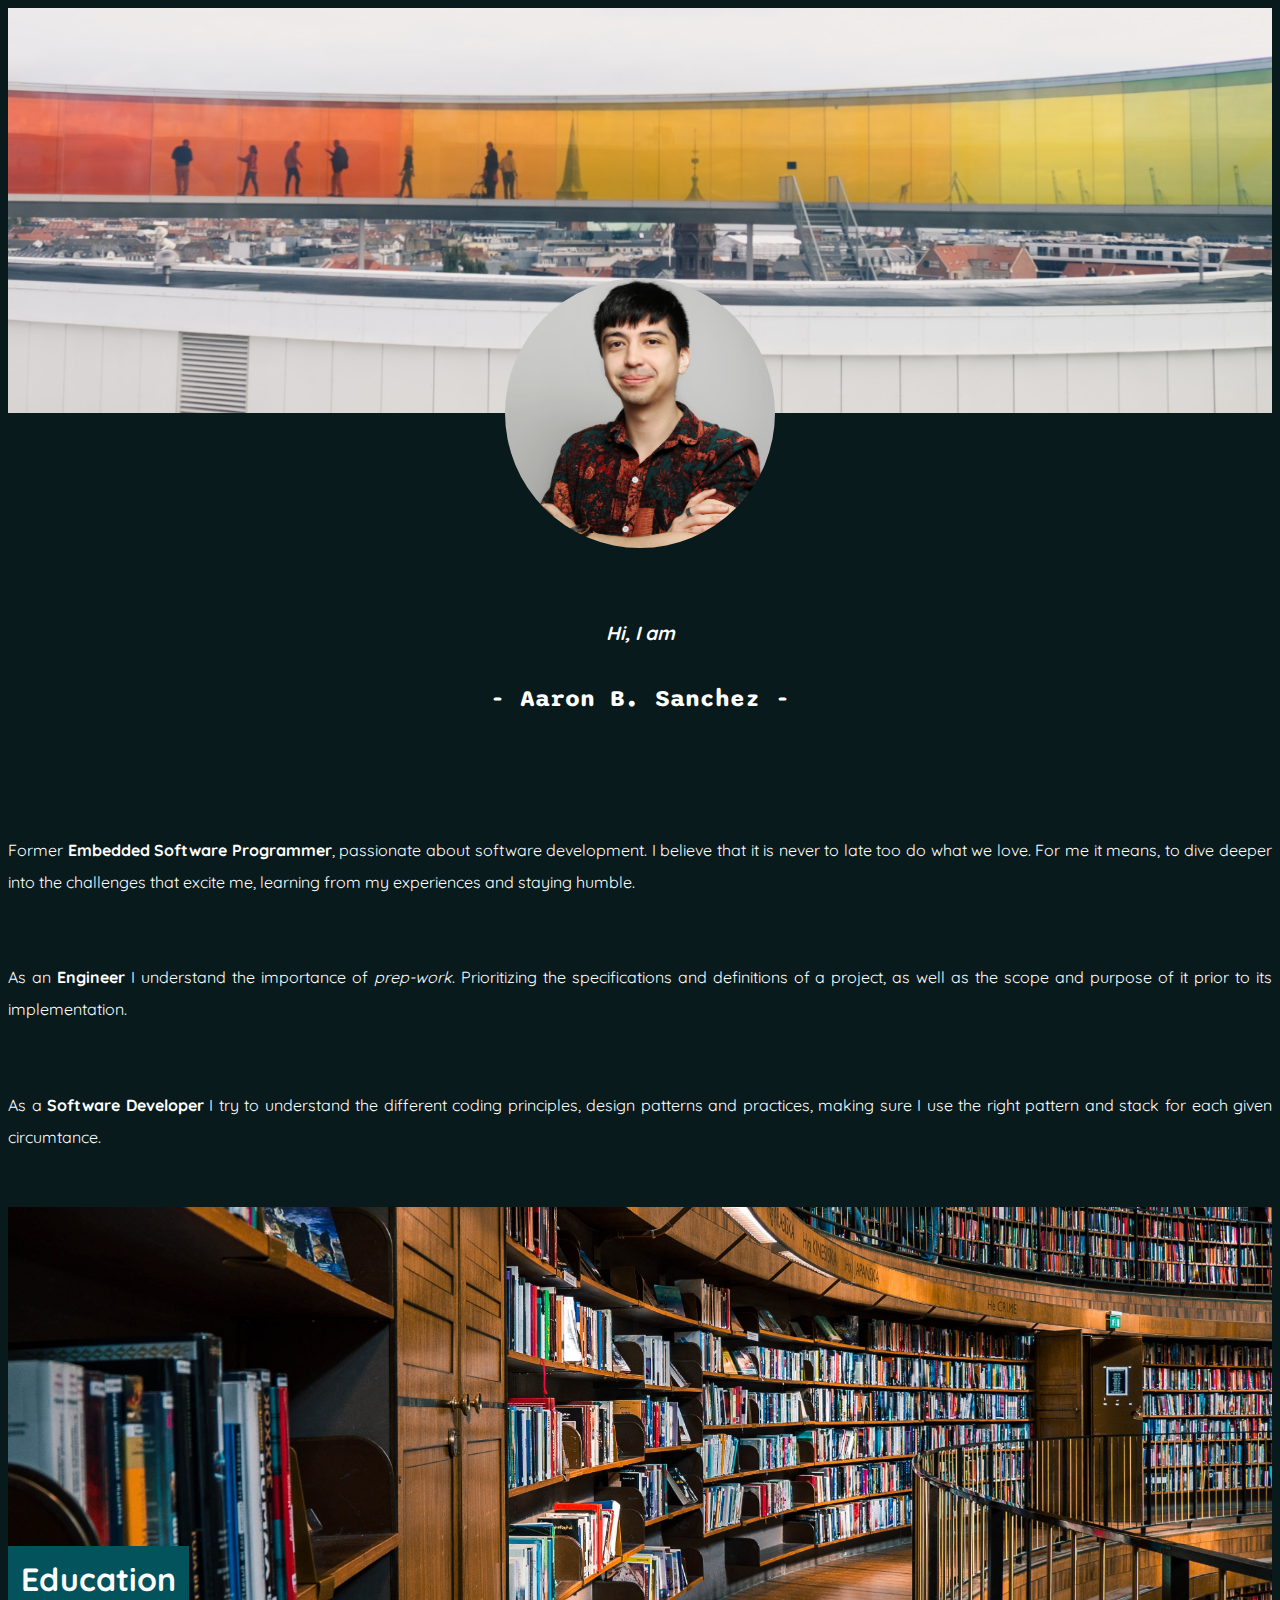
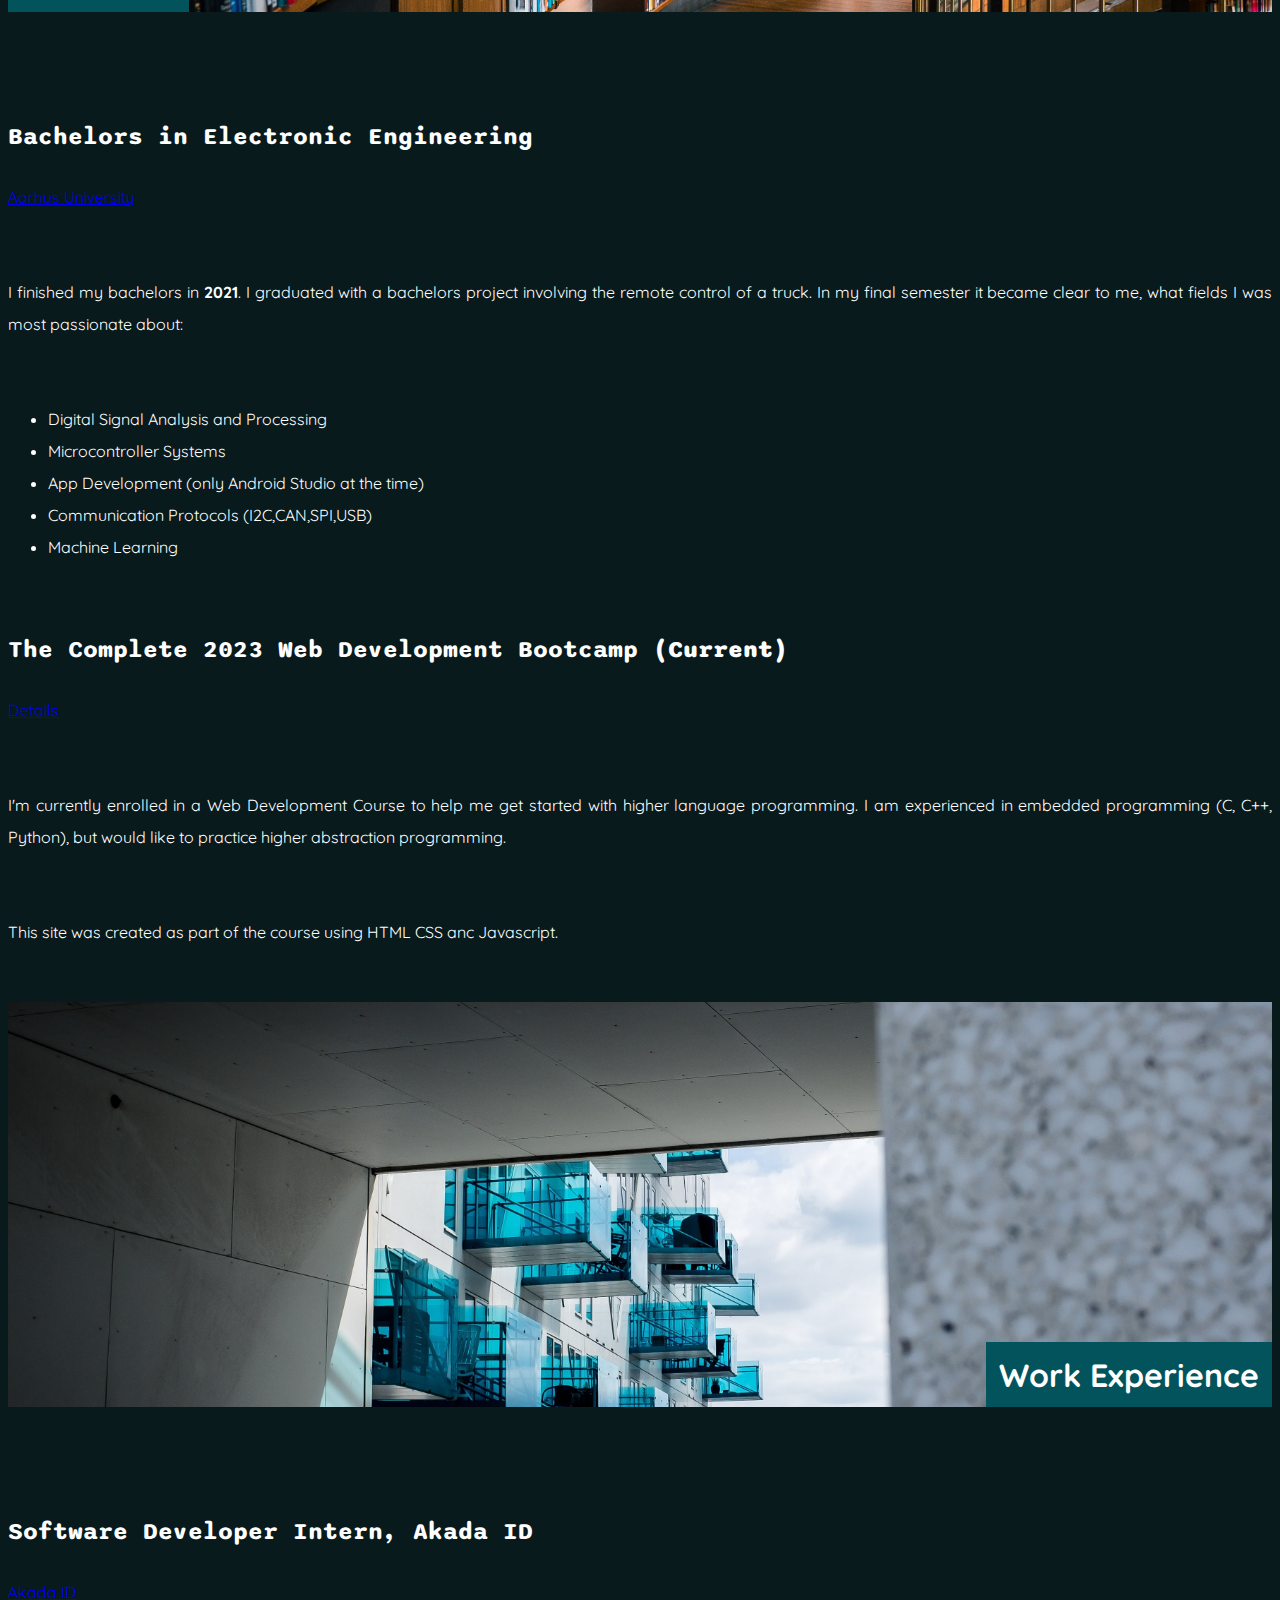
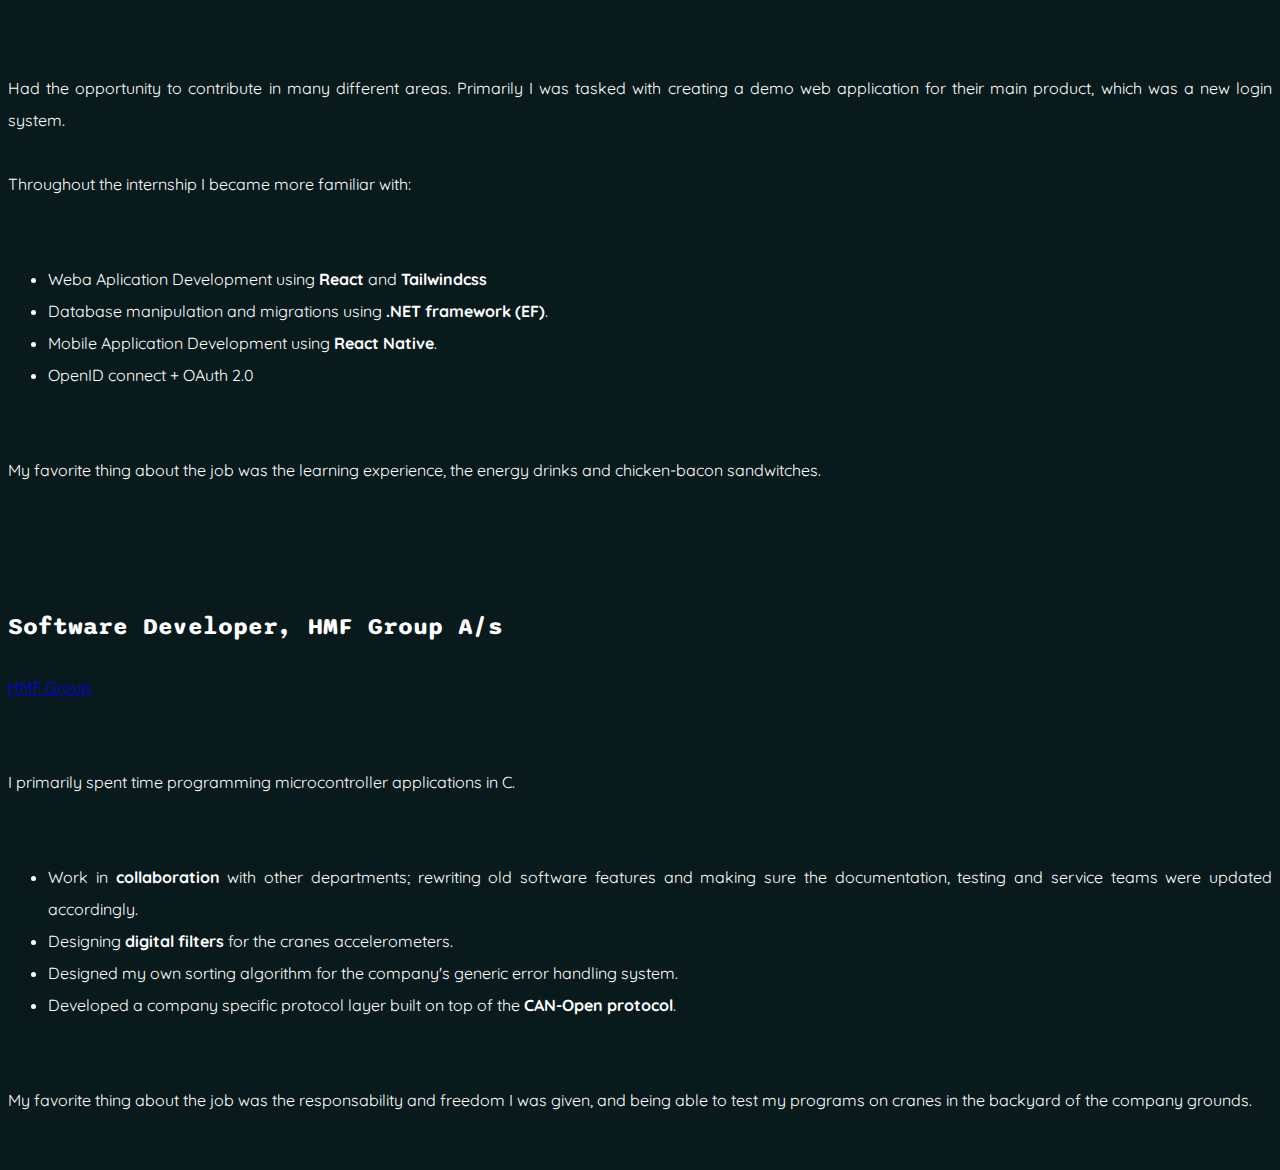
==== index.html @ afd795ec "work hmf done" ====
<!DOCTYPE html>
<html lang="en">
  <head>
    <meta charset="UTF-8" />
    <meta http-equiv="X-UA-Compatible" content="IE=edge" />
    <meta name="viewport" content="width=device-width, initial-scale=1.0" />
    <title>Aaron Sanchez</title>

    <!-- Bootstrap Link and Script-->
    <link
      href="https://cdn.jsdelivr.net/npm/bootstrap@5.3.0-alpha3/dist/css/bootstrap.min.css"
      rel="stylesheet"
      integrity="sha384-KK94CHFLLe+nY2dmCWGMq91rCGa5gtU4mk92HdvYe+M/SXH301p5ILy+dN9+nJOZ"
      crossorigin="anonymous"
    />
    <script
      defer
      src="https://cdn.jsdelivr.net/npm/bootstrap@5.3.0-alpha3/dist/js/bootstrap.bundle.min.js"
      integrity="sha384-ENjdO4Dr2bkBIFxQpeoTz1HIcje39Wm4jDKdf19U8gI4ddQ3GYNS7NTKfAdVQSZe"
      crossorigin="anonymous"
    ></script>

    <!-- Google Fonts -->
    <link rel="preconnect" href="https://fonts.googleapis.com" />
    <link rel="preconnect" href="https://fonts.gstatic.com" crossorigin />
    <link
      href="https://fonts.googleapis.com/css2?family=Quicksand&family=Sono:wght@300&display=swap"
      rel="stylesheet"
    />

    <!-- My own styling -->
    <link rel="stylesheet" href="currentSite/style.css" />
  </head>
  <body>
    <div id="top-container" class="bg-img-container">
      <div id="profile-picture-container"></div>
    </div>
    <div id="introduction-container" class="flex-column">
      <h3>Hi, I am</h3>
      <h2>- Aaron B. Sanchez -</h2>
    </div>

    <div class="flex-column">
      <div class="container">
        <div class="row text-row">
          <div class="col col-md-9 col-lg-6">
            <p>
              Former <b>Embedded Software Programmer</b>, passionate about
              software development. I believe that it is never to late too do
              what we love. For me it means, to dive deeper into the challenges
              that excite me, learning from my experiences and staying humble.
            </p>
          </div>
        </div>
        <div class="row text-row">
          <div class="col col-md-9 col-lg-6">
            <p>
              As an <b>Engineer</b> I understand the importance of
              <i>prep-work</i>. Prioritizing the specifications and definitions
              of a project, as well as the scope and purpose of it prior to its
              implementation.
            </p>
          </div>
        </div>
        <div class="row text-row">
          <div class="col col-md-9 col-lg-6">
            <p>
              As a <b>Software Developer</b> I try to understand the different
              coding principles, design patterns and practices, making sure I
              use the right pattern and stack for each given circumtance.
            </p>
          </div>
        </div>
      </div>
    </div>

    <div id="education-container" class="bg-img-container">
      <h1>Education</h1>
    </div>
    <div class="flex-column">
      <div class="container">
        <div class="row text-row">
          <div class="col col-md-9 col-lg-6">
            <h2>Bachelors in Electronic Engineering</h2>
            <a href="https://bachelor.au.dk/elektro">
              <p>Aarhus University</p>
            </a>
          </div>
        </div>
        <div class="row text-row">
          <div class="col col-md-9 col-lg-6">
            <p>
              I finished my bachelors in <b>2021</b>. I graduated with a
              bachelors project involving the remote control of a truck. In my
              final semester it became clear to me, what fields I was most
              passionate about:
            </p>
          </div>
        </div>
        <div class="row text-row">
          <div class="col col-md-9 col-lg-6">
            <ul>
              <li>Digital Signal Analysis and Processing</li>
              <li>Microcontroller Systems</li>
              <li>App Development (only Android Studio at the time)</li>
              <li>Communication Protocols (I2C,CAN,SPI,USB)</li>
              <li>Machine Learning</li>
            </ul>
          </div>
        </div>
        <div class="row text-row">
          <div class="col col-md-9 col-lg-6">
            <h2>The Complete 2023 Web Development Bootcamp <b>(Current)</b></h2>
            <a
              href="https://www.udemy.com/course/the-complete-web-development-bootcamp/"
            >
              <p>Details</p>
            </a>
          </div>
        </div>
        <div class="row text-row">
          <div class="col col-md-9 col-lg-6">
            <p>
              I'm currently enrolled in a Web Development Course to help me get
              started with higher language programming. I am experienced in
              embedded programming (C, C++, Python), but would like to practice
              higher abstraction programming.
            </p>
          </div>
        </div>
        <div class="row text-row">
          <div class="col col-md-9 col-lg-6">
            <p>
              This site was created as part of the course using HTML CSS anc
              Javascript.
            </p>
          </div>
        </div>
      </div>
    </div>
    <div id="work-container" class="bg-img-container">
      <h1>Work Experience</h1>
    </div>
    <div class="flex-column">
      <div class="container">
        <div class="row text-row">
          <div class="col col-md-9 col-lg-6">
            <h2>Software Developer Intern, Akada ID</h2>
            <a href="https://akada.id/da/">
              <p>Akada ID</p>
            </a>
          </div>
        </div>
        <div class="row text-row">
          <div class="col col-md-9 col-lg-6">
            <p>
              Had the opportunity to contribute in many different areas.
              Primarily I was tasked with creating a demo web application for
              their main product, which was a new login system.
              <br /><br />
              Throughout the internship I became more familiar with:
            </p>
          </div>
        </div>
        <div class="row text-row">
          <div class="col col-md-9 col-lg-6">
            <ul>
              <li>
                Weba Aplication Development using <b>React</b> and
                <b>Tailwindcss</b>
              </li>
              <li>
                Database manipulation and migrations using
                <b>.NET framework (EF)</b>.
              </li>
              <li>Mobile Application Development using <b>React Native</b>.</li>
              <li>OpenID connect + OAuth 2.0</li>
            </ul>
          </div>
        </div>
        <div class="row text-row">
          <div class="col col-md-9 col-lg-6">
            <p>
              My favorite thing about the job was the learning experience, the
              energy drinks and chicken-bacon sandwitches.
            </p>
          </div>
        </div>
      </div>
    </div>
    <div class="flex-column">
      <div class="container">
        <div class="row text-row">
          <div class="col col-md-9 col-lg-6">
            <h2>Software Developer, HMF Group A/s</h2>
            <a href="https://hmfcranes.com">
              <p>HMF Group</p>
            </a>
          </div>
        </div>
        <div class="row text-row">
          <div class="col col-md-9 col-lg-6">
            <p>
              I primarily spent time programming microcontroller applications in
              C.
            </p>
          </div>
        </div>
        <div class="row text-row">
          <div class="col col-md-9 col-lg-6">
            <ul>
              <li>
                Work in <b>collaboration</b> with other departments; rewriting
                old software features and making sure the documentation, testing
                and service teams were updated accordingly.
              </li>
              <li>
                Designing <b>digital filters</b> for the cranes accelerometers.
              </li>
              <li>
                Designed my own sorting algorithm for the company's generic error handling system.
              </li>
              <li>
                Developed a company specific protocol layer built on top of the <b>CAN-Open protocol</b>.
              </li>
            </ul>
          </div>
        </div>
        <div class="row text-row">
          <div class="col col-md-9 col-lg-6">
            <p>
              My favorite thing about the job was the responsability and freedom
              I was given, and being able to test my programs on cranes in the
              backyard of the company grounds.
            </p>
          </div>
        </div>
      </div>
    </div>
  </body>
</html>
---- currentSite/style.css ----
:root {
  --vs-black: #081a1c;
}

body {
  /* Hides scrollbar */
  -ms-overflow-style: none;
  scrollbar-width: none;
  background-color: var(--vs-black);
  color: white;
  font-family: "Quicksand", sans-serif;
}

body::-webkit-scrollbar {
  display: none;
}

.bg-img-container {
  display: flex;
}

.bg-img-container::before {
  content: "";
  left: 0;
  right: 0;
  z-index: -1;
  background-attachment: fixed;
  background-position: center;
  background-repeat: no-repeat;
  background-size: cover;
  width: 100%;
  height: 100%;
}

#top-container {
  height: max(200px,45vh);
  align-items: end;
  justify-content: center;
}

#top-container::before {
  background-image: url("aros.jpg");
  background-size: auto 90vmax;
  background-position-y: -40vmax;
}

#bottom-container {
  height: max(200px,45vh);
  align-items: center;
  justify-content: center;
}

#bottom-container::before {
  background-image: url("iceberg.jpg");
}

#introduction-container {
  margin-top: max(21vh, 12vw);
}

#introduction-container h3 {
  font-style: bold;
  font-size: larger;
  font-style: italic;
}

#introduction-container h2 {
  font-family: "Sono", sans-serif;
}

#profile-picture-container {
  display: block;
  position: absolute;
  width: 30vh;
  min-width: 15vw;
  aspect-ratio: 1/1;
  border-radius: 50%;
  margin-bottom: min(-15vh, -8vw);
  background-image: url("me-color.jpg");
  background-size: cover;
  background-repeat: no-repeat;
  background-position-x: 10%;
  background-position-y: 10%;
}

.flex-column {
  display: flex;
  flex-direction: column;
  justify-content: center;
  align-items: center;
  margin-top: 3%;
  margin-bottom: 3%;
}

.text-row {
  text-align: justify;
  line-height: 2;
  justify-content: center;
  align-items: center;
  margin-top: 5%;
}

.text-row h2{
  font-family: "Sono", sans-serif;
  font-weight: bold;
  text-align: start;
}

#education-container {
  height: max(200px,45vh);
  align-items: end;
}

#education-container::before {
  background-image: url("aarhus-universitet.jpg");
  background-size: auto 90vmax;
}

#education-container h1{
  position: absolute;
  padding: 1%;
  margin: 0;
  background-color: #02535c;
}

#work-container {
  height: max(200px,45vh);
  align-items: end;
  justify-content: end;
}

#work-container::before {
  background-image: url("iceberg.jpg");
  background-size: auto 90vmax;
}

#work-container h1{
  position: absolute;
  padding: 1%;
  margin: 0;
  background-color: #02535c;
}

@media only screen and (max-device-width: 1366px) {
  .bg-img-container::before {
    background-attachment: scroll;
  }
}
/* useful 
  border-color: blue;
  border-style: solid;
   */
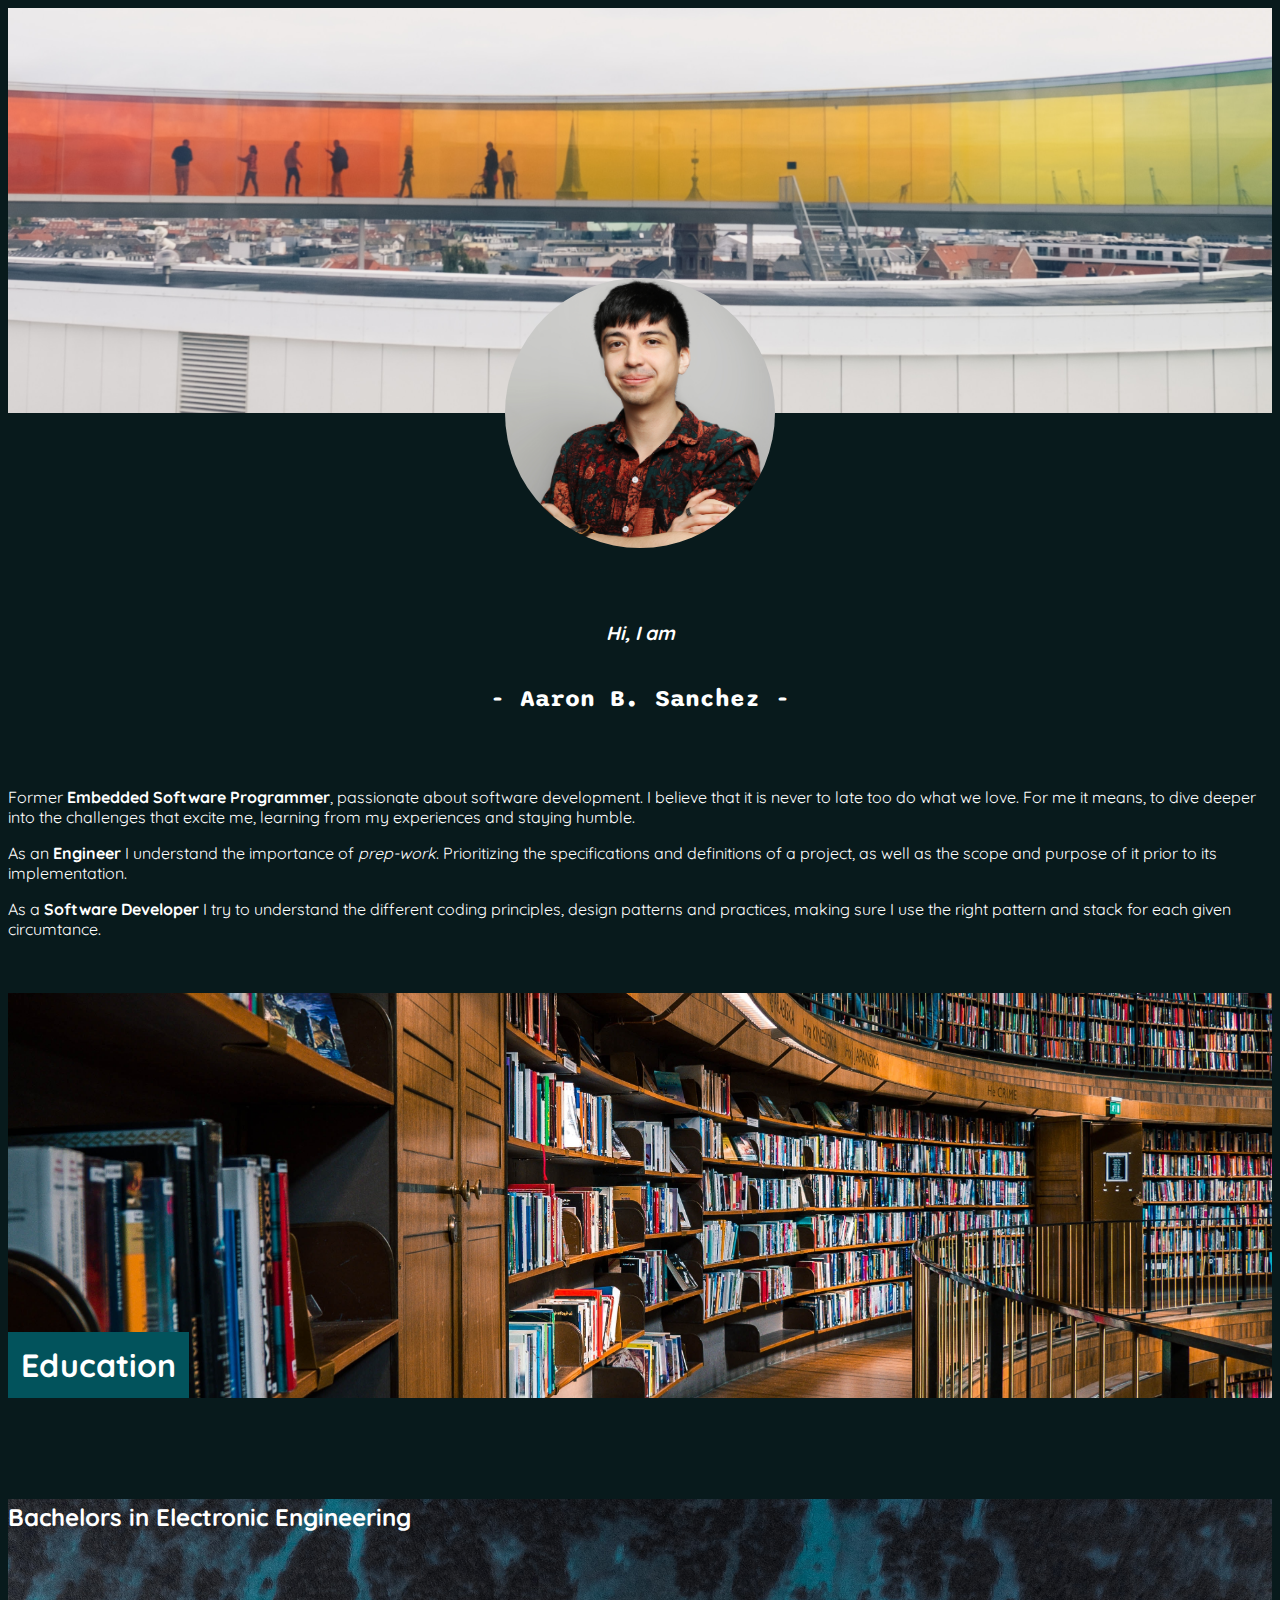
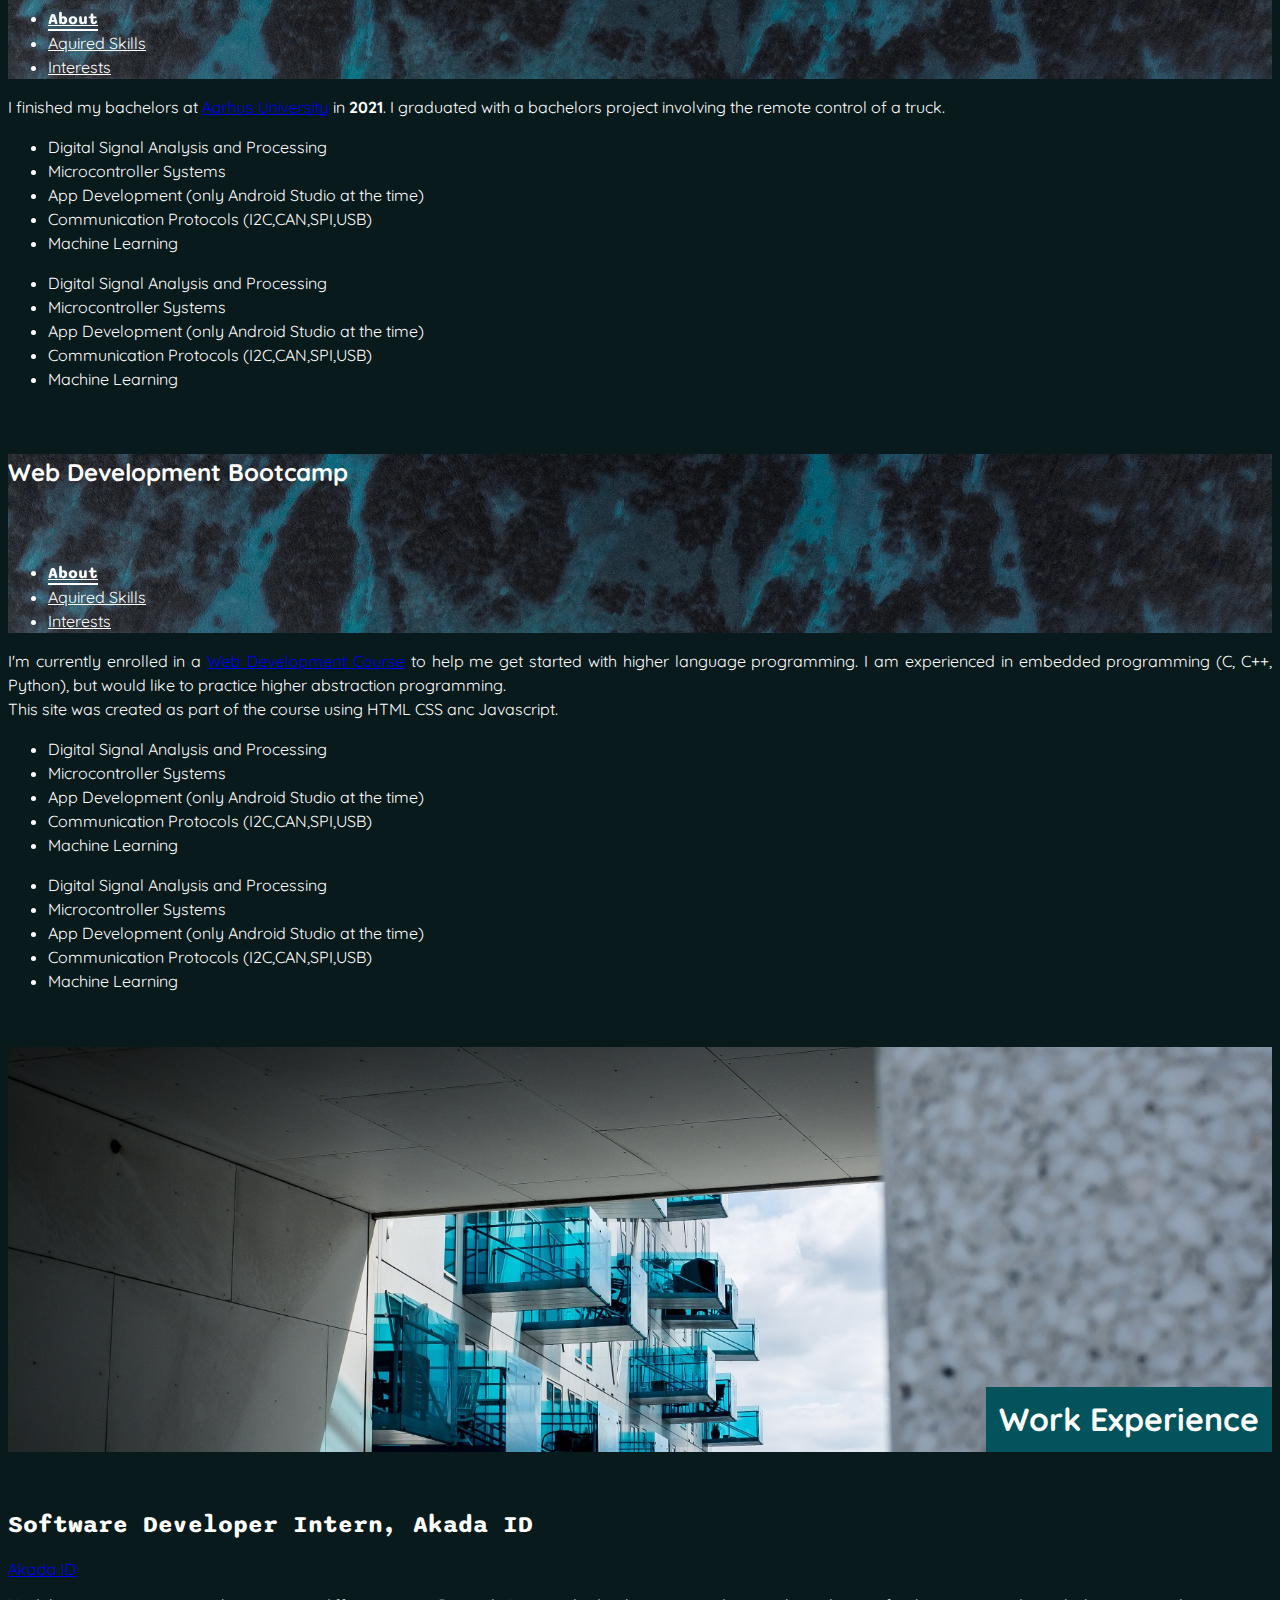
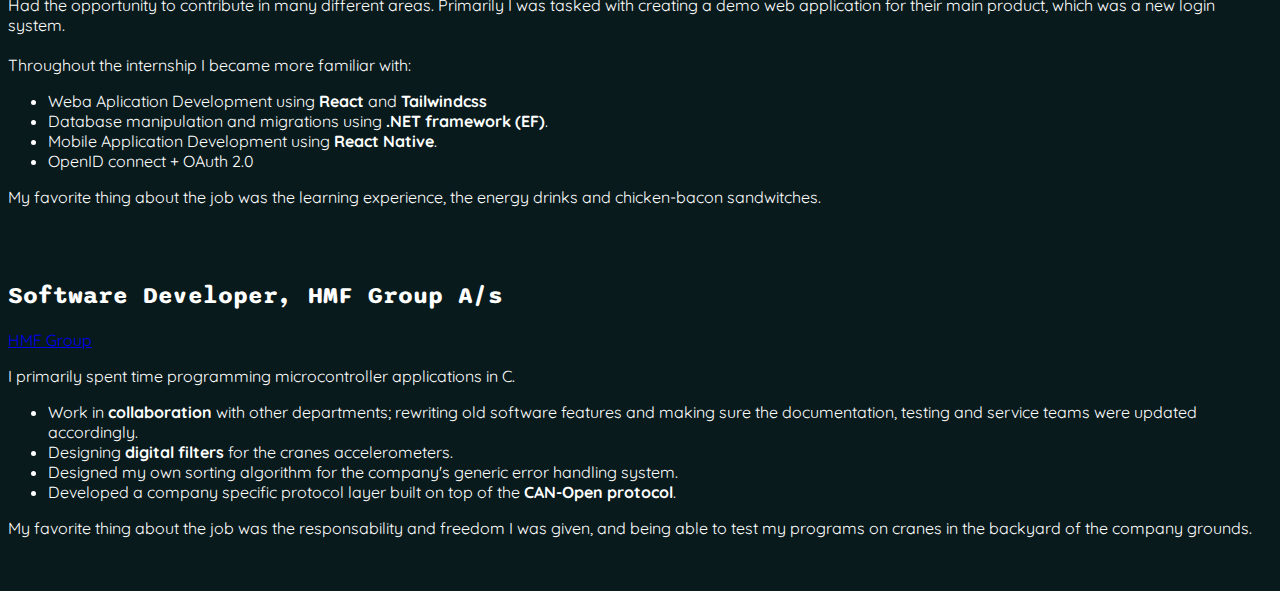
==== commit 86030912: "CARDS!!!" ====
--- a/index.html
+++ b/index.html
@@ -79,61 +79,156 @@
     </div>
     <div class="flex-column">
       <div class="container">
-        <div class="row text-row">
-          <div class="col col-md-9 col-lg-6">
-            <h2>Bachelors in Electronic Engineering</h2>
-            <a href="https://bachelor.au.dk/elektro">
-              <p>Aarhus University</p>
-            </a>
-          </div>
-        </div>
-        <div class="row text-row">
-          <div class="col col-md-9 col-lg-6">
-            <p>
-              I finished my bachelors in <b>2021</b>. I graduated with a
-              bachelors project involving the remote control of a truck. In my
-              final semester it became clear to me, what fields I was most
-              passionate about:
-            </p>
-          </div>
-        </div>
-        <div class="row text-row">
-          <div class="col col-md-9 col-lg-6">
-            <ul>
-              <li>Digital Signal Analysis and Processing</li>
-              <li>Microcontroller Systems</li>
-              <li>App Development (only Android Studio at the time)</li>
-              <li>Communication Protocols (I2C,CAN,SPI,USB)</li>
-              <li>Machine Learning</li>
-            </ul>
-          </div>
-        </div>
-        <div class="row text-row">
-          <div class="col col-md-9 col-lg-6">
-            <h2>The Complete 2023 Web Development Bootcamp <b>(Current)</b></h2>
-            <a
-              href="https://www.udemy.com/course/the-complete-web-development-bootcamp/"
-            >
-              <p>Details</p>
-            </a>
-          </div>
-        </div>
-        <div class="row text-row">
-          <div class="col col-md-9 col-lg-6">
-            <p>
-              I'm currently enrolled in a Web Development Course to help me get
-              started with higher language programming. I am experienced in
-              embedded programming (C, C++, Python), but would like to practice
-              higher abstraction programming.
-            </p>
-          </div>
-        </div>
-        <div class="row text-row">
-          <div class="col col-md-9 col-lg-6">
-            <p>
-              This site was created as part of the course using HTML CSS anc
-              Javascript.
-            </p>
+        <div class="row card-row">
+          <div class="col col-md-9 col-lg-6">
+            <div class="card education-card">
+              <div class="card-header">
+                <h2>Bachelors in Electronic Engineering</h2>
+                <ul
+                  class="nav nav-tabs card-header-tabs"
+                  data-bs-tabs="bachelor-tabs"
+                >
+                  <li class="nav-item">
+                    <a
+                      class="nav-link active"
+                      aria-current="true"
+                      data-bs-toggle="tab"
+                      href="#bachelor-about"
+                      >About</a
+                    >
+                  </li>
+                  <li class="nav-item">
+                    <a
+                      class="nav-link"
+                      data-bs-toggle="tab"
+                      href="#bachelor-aquired-skills"
+                      >Aquired Skills</a
+                    >
+                  </li>
+                  <li class="nav-item">
+                    <a
+                      class="nav-link"
+                      data-bs-toggle="tab"
+                      href="#bachelor-interests"
+                      >Interests</a
+                    >
+                  </li>
+                </ul>
+              </div>
+              <div class="card-body tab-content">
+                <div class="tab-pane active" id="bachelor-about">
+                  <div class="card-text">
+                    I finished my bachelors at
+                    <a href="https://bachelor.au.dk/elektro" target="_blank">
+                      Aarhus University</a
+                    >
+                    in <b>2021</b>. I graduated with a bachelors project
+                    involving the remote control of a truck.
+                  </div>
+                </div>
+                <div class="tab-pane" id="bachelor-aquired-skills">
+                  <div class="card-text">
+                    <ul>
+                      <li>Digital Signal Analysis and Processing</li>
+                      <li>Microcontroller Systems</li>
+                      <li>App Development (only Android Studio at the time)</li>
+                      <li>Communication Protocols (I2C,CAN,SPI,USB)</li>
+                      <li>Machine Learning</li>
+                    </ul>
+                  </div>
+                </div>
+                <div class="tab-pane" id="bachelor-interests">
+                  <div class="card-text">
+                    <ul>
+                      <li>Digital Signal Analysis and Processing</li>
+                      <li>Microcontroller Systems</li>
+                      <li>App Development (only Android Studio at the time)</li>
+                      <li>Communication Protocols (I2C,CAN,SPI,USB)</li>
+                      <li>Machine Learning</li>
+                    </ul>
+                  </div>
+                </div>
+              </div>
+            </div>
+          </div>
+        </div>
+        <div class="row card-row">
+          <div class="col col-md-9 col-lg-6">
+            <div class="card education-card">
+              <div class="card-header">
+                <h2>Web Development Bootcamp</h2>
+                <ul
+                  class="nav nav-tabs card-header-tabs"
+                  data-bs-tabs="bootcamp-tabs"
+                >
+                  <li class="nav-item">
+                    <a
+                      class="nav-link active"
+                      aria-current="true"
+                      data-bs-toggle="tab"
+                      href="#bootcamp-about"
+                      >About</a
+                    >
+                  </li>
+                  <li class="nav-item">
+                    <a
+                      class="nav-link"
+                      data-bs-toggle="tab"
+                      href="#bootcamp-aquired-skills"
+                      >Aquired Skills</a
+                    >
+                  </li>
+                  <li class="nav-item">
+                    <a
+                      class="nav-link"
+                      data-bs-toggle="tab"
+                      href="#bootcamp-interests"
+                      >Interests</a
+                    >
+                  </li>
+                </ul>
+              </div>
+              <div class="card-body tab-content">
+                <div class="tab-pane active" id="bootcamp-about">
+                  <div class="card-text">
+                    I'm currently enrolled in a
+                    <a
+                      href="https://www.udemy.com/course/the-complete-web-development-bootcamp/"
+                      target="_blank"
+                    >
+                      Web Development Course</a
+                    >
+                    to help me get started with higher language programming. I
+                    am experienced in embedded programming (C, C++, Python), but
+                    would like to practice higher abstraction programming.<br />
+                    This site was created as part of the course using HTML CSS
+                    anc Javascript.
+                  </div>
+                </div>
+                <div class="tab-pane" id="bootcamp-aquired-skills">
+                  <div class="card-text">
+                    <ul>
+                      <li>Digital Signal Analysis and Processing</li>
+                      <li>Microcontroller Systems</li>
+                      <li>App Development (only Android Studio at the time)</li>
+                      <li>Communication Protocols (I2C,CAN,SPI,USB)</li>
+                      <li>Machine Learning</li>
+                    </ul>
+                  </div>
+                </div>
+                <div class="tab-pane" id="bootcamp-interests">
+                  <div class="card-text">
+                    <ul>
+                      <li>Digital Signal Analysis and Processing</li>
+                      <li>Microcontroller Systems</li>
+                      <li>App Development (only Android Studio at the time)</li>
+                      <li>Communication Protocols (I2C,CAN,SPI,USB)</li>
+                      <li>Machine Learning</li>
+                    </ul>
+                  </div>
+                </div>
+              </div>
+            </div>
           </div>
         </div>
       </div>
@@ -218,10 +313,12 @@
                 Designing <b>digital filters</b> for the cranes accelerometers.
               </li>
               <li>
-                Designed my own sorting algorithm for the company's generic error handling system.
-              </li>
-              <li>
-                Developed a company specific protocol layer built on top of the <b>CAN-Open protocol</b>.
+                Designed my own sorting algorithm for the company's generic
+                error handling system.
+              </li>
+              <li>
+                Developed a company specific protocol layer built on top of the
+                <b>CAN-Open protocol</b>.
               </li>
             </ul>
           </div>
--- a/currentSite/style.css
+++ b/currentSite/style.css
@@ -1,5 +1,6 @@
 :root {
   --vs-black: #081a1c;
+  --highlight-blue: #02535c;
 }
 
 body {
@@ -30,6 +31,41 @@
   background-size: cover;
   width: 100%;
   height: 100%;
+}
+
+.nav-tabs .nav-item.show, .nav-tabs .nav-link.active {
+  background: transparent;
+  backdrop-filter: blur(6px);
+  border-color: var(--highlight-blue);
+  border-bottom: 2px solid;
+  color: white;
+  font-weight: bold;
+  font-family: "Sono", sans-serif;
+}
+
+.nav-tabs .nav-link {
+  color: white;
+}
+
+.card{
+  border-color: var(--highlight-blue);
+  background-color: #081a1c;
+  color: white;
+}
+.card h2{
+  padding-bottom: 4%;
+}
+
+.education-card .card-header{
+  background-image: url("seashore.jpg");
+  background-size: 100% auto;
+  background-position: top;
+}
+
+.education-card .card-header{
+  background-image: url("seashore.jpg");
+  background-size: 100% auto;
+  background-position: top;
 }
 
 #top-container {
@@ -92,9 +128,9 @@
   margin-bottom: 3%;
 }
 
-.text-row {
+.card-row {
   text-align: justify;
-  line-height: 2;
+  line-height: 1.5;
   justify-content: center;
   align-items: center;
   margin-top: 5%;
@@ -120,7 +156,7 @@
   position: absolute;
   padding: 1%;
   margin: 0;
-  background-color: #02535c;
+  background-color: var(--highlight-blue);
 }
 
 #work-container {
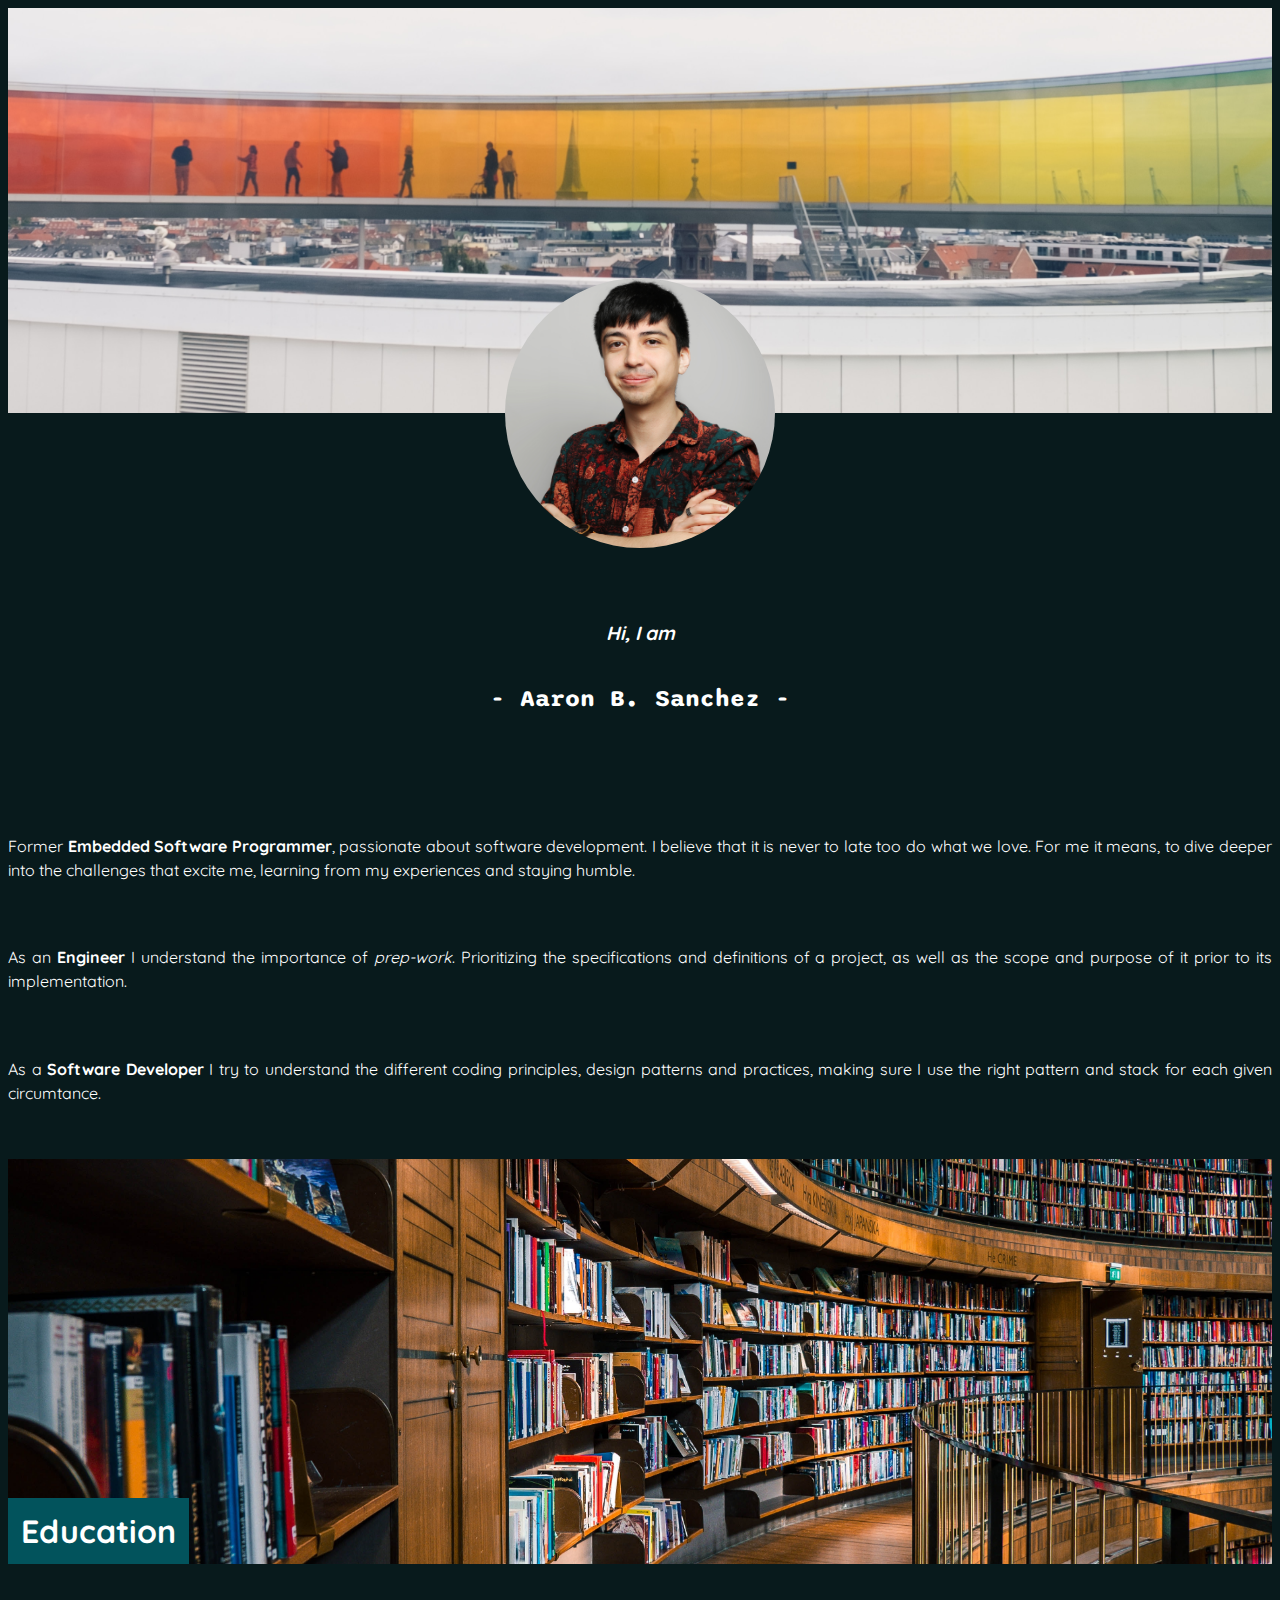
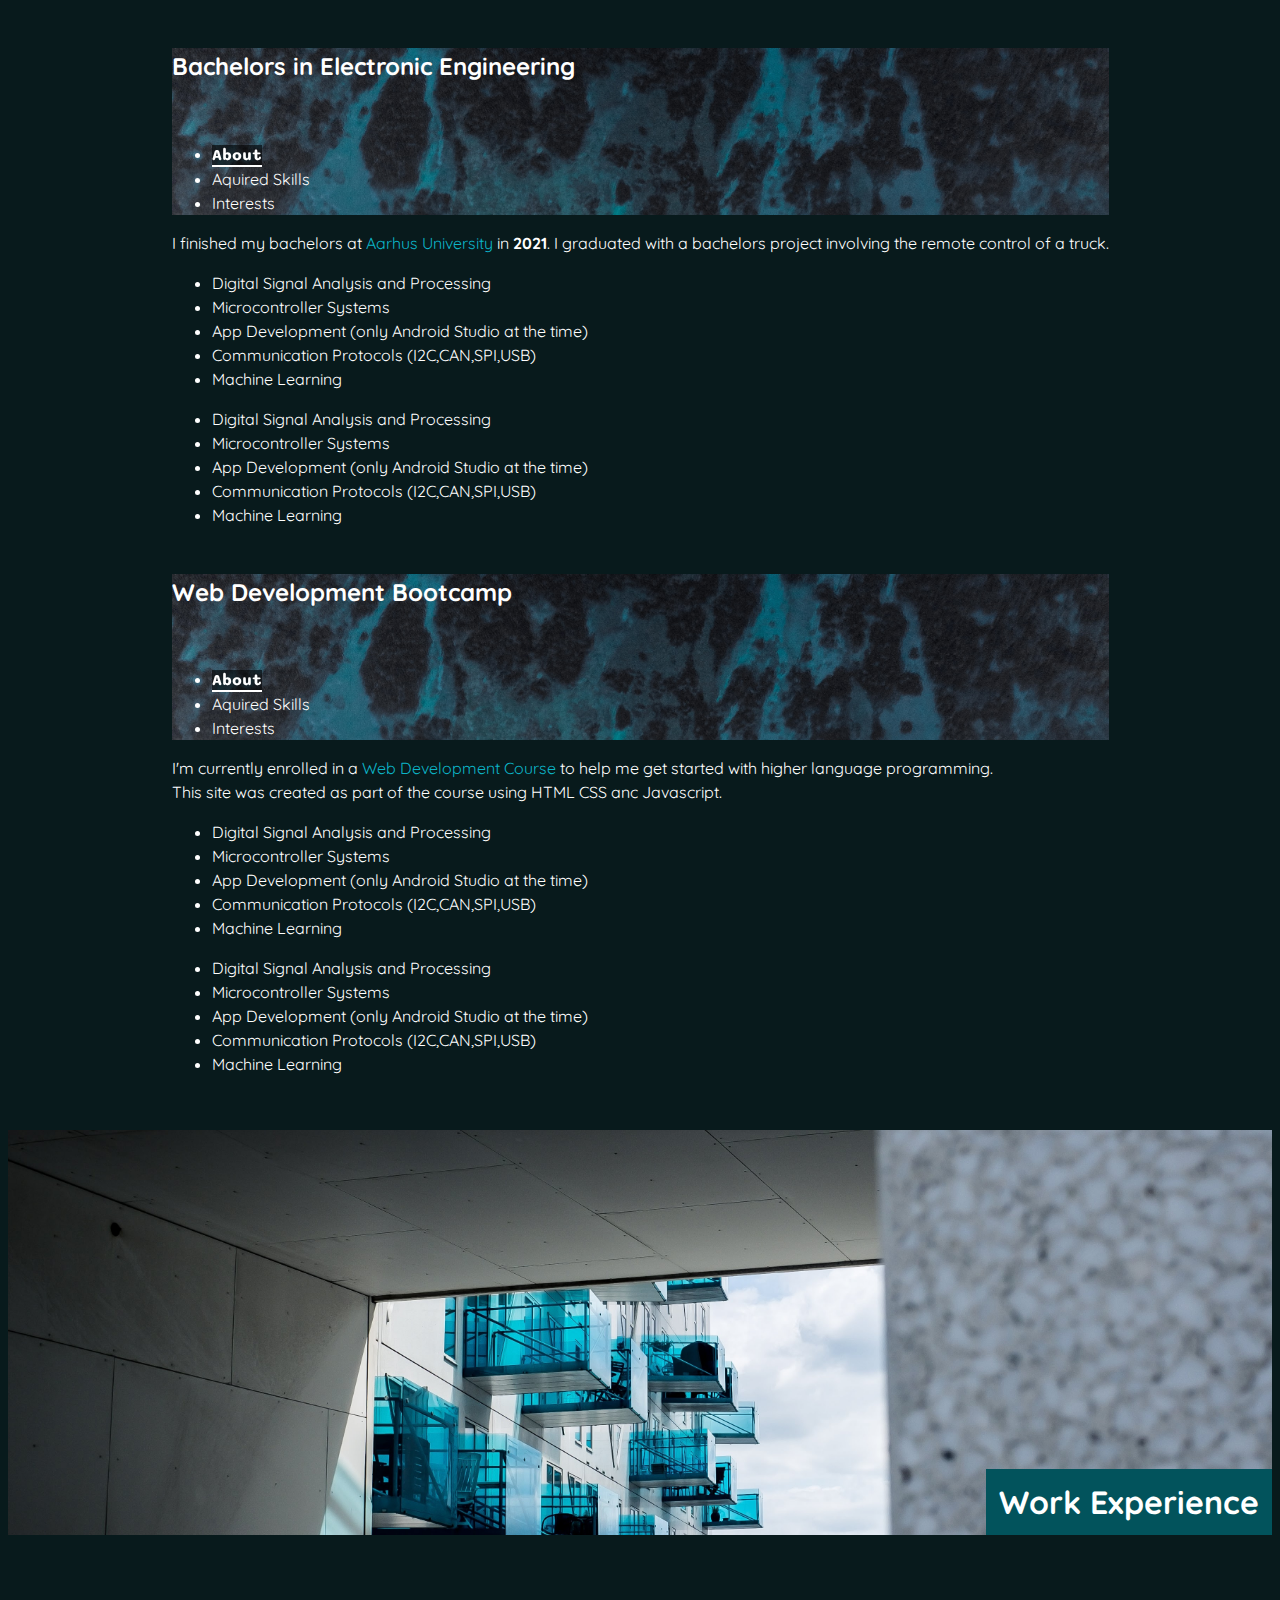
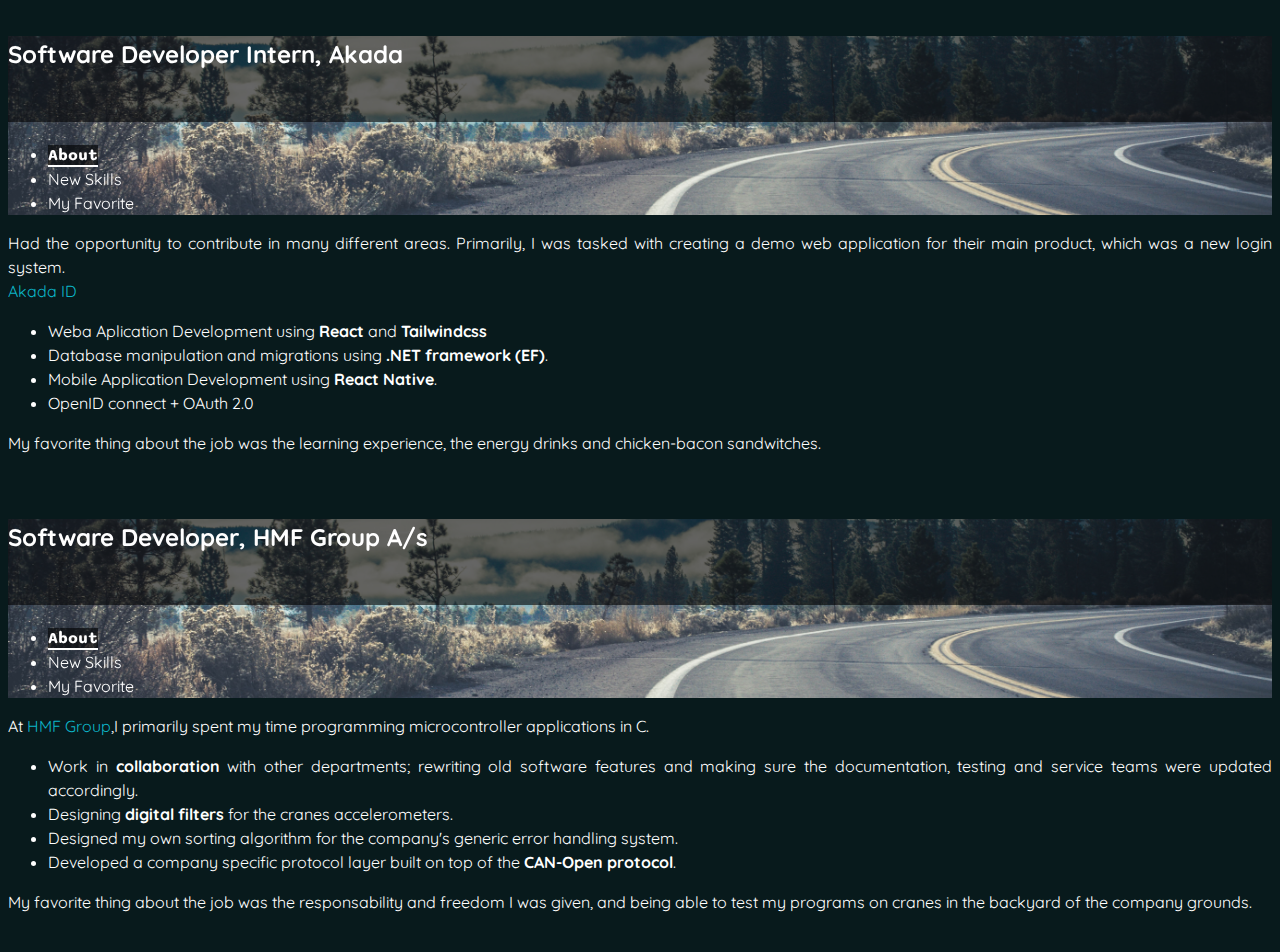
==== commit 5e6286ff: "cards. nitro" ====
--- a/index.html
+++ b/index.html
@@ -42,8 +42,8 @@
 
     <div class="flex-column">
       <div class="container">
-        <div class="row text-row">
-          <div class="col col-md-9 col-lg-6">
+        <div class="row card-row">
+          <div class="col col-md-10 col-lg-7">
             <p>
               Former <b>Embedded Software Programmer</b>, passionate about
               software development. I believe that it is never to late too do
@@ -52,8 +52,8 @@
             </p>
           </div>
         </div>
-        <div class="row text-row">
-          <div class="col col-md-9 col-lg-6">
+        <div class="row card-row">
+          <div class="col col-md-10 col-lg-7">
             <p>
               As an <b>Engineer</b> I understand the importance of
               <i>prep-work</i>. Prioritizing the specifications and definitions
@@ -62,8 +62,8 @@
             </p>
           </div>
         </div>
-        <div class="row text-row">
-          <div class="col col-md-9 col-lg-6">
+        <div class="row card-row">
+          <div class="col col-md-10 col-lg-7">
             <p>
               As a <b>Software Developer</b> I try to understand the different
               coding principles, design patterns and practices, making sure I
@@ -80,7 +80,7 @@
     <div class="flex-column">
       <div class="container">
         <div class="row card-row">
-          <div class="col col-md-9 col-lg-6">
+          <div class="col col-md-10 col-lg-7">
             <div class="card education-card">
               <div class="card-header">
                 <h2>Bachelors in Electronic Engineering</h2>
@@ -153,7 +153,7 @@
           </div>
         </div>
         <div class="row card-row">
-          <div class="col col-md-9 col-lg-6">
+          <div class="col col-md-10 col-lg-7">
             <div class="card education-card">
               <div class="card-header">
                 <h2>Web Development Bootcamp</h2>
@@ -198,9 +198,8 @@
                     >
                       Web Development Course</a
                     >
-                    to help me get started with higher language programming. I
-                    am experienced in embedded programming (C, C++, Python), but
-                    would like to practice higher abstraction programming.<br />
+                    to help me get started with higher language programming.
+                    <br />
                     This site was created as part of the course using HTML CSS
                     anc Javascript.
                   </div>
@@ -238,98 +237,154 @@
     </div>
     <div class="flex-column">
       <div class="container">
-        <div class="row text-row">
-          <div class="col col-md-9 col-lg-6">
-            <h2>Software Developer Intern, Akada ID</h2>
-            <a href="https://akada.id/da/">
-              <p>Akada ID</p>
-            </a>
-          </div>
-        </div>
-        <div class="row text-row">
-          <div class="col col-md-9 col-lg-6">
-            <p>
-              Had the opportunity to contribute in many different areas.
-              Primarily I was tasked with creating a demo web application for
-              their main product, which was a new login system.
-              <br /><br />
-              Throughout the internship I became more familiar with:
-            </p>
-          </div>
-        </div>
-        <div class="row text-row">
-          <div class="col col-md-9 col-lg-6">
-            <ul>
-              <li>
-                Weba Aplication Development using <b>React</b> and
-                <b>Tailwindcss</b>
-              </li>
-              <li>
-                Database manipulation and migrations using
-                <b>.NET framework (EF)</b>.
-              </li>
-              <li>Mobile Application Development using <b>React Native</b>.</li>
-              <li>OpenID connect + OAuth 2.0</li>
-            </ul>
-          </div>
-        </div>
-        <div class="row text-row">
-          <div class="col col-md-9 col-lg-6">
-            <p>
-              My favorite thing about the job was the learning experience, the
-              energy drinks and chicken-bacon sandwitches.
-            </p>
-          </div>
-        </div>
-      </div>
-    </div>
-    <div class="flex-column">
-      <div class="container">
-        <div class="row text-row">
-          <div class="col col-md-9 col-lg-6">
-            <h2>Software Developer, HMF Group A/s</h2>
-            <a href="https://hmfcranes.com">
-              <p>HMF Group</p>
-            </a>
-          </div>
-        </div>
-        <div class="row text-row">
-          <div class="col col-md-9 col-lg-6">
-            <p>
-              I primarily spent time programming microcontroller applications in
-              C.
-            </p>
-          </div>
-        </div>
-        <div class="row text-row">
-          <div class="col col-md-9 col-lg-6">
-            <ul>
-              <li>
-                Work in <b>collaboration</b> with other departments; rewriting
-                old software features and making sure the documentation, testing
-                and service teams were updated accordingly.
-              </li>
-              <li>
-                Designing <b>digital filters</b> for the cranes accelerometers.
-              </li>
-              <li>
-                Designed my own sorting algorithm for the company's generic
-                error handling system.
-              </li>
-              <li>
-                Developed a company specific protocol layer built on top of the
-                <b>CAN-Open protocol</b>.
-              </li>
-            </ul>
-          </div>
-        </div>
-        <div class="row text-row">
-          <div class="col col-md-9 col-lg-6">
-            <p>
-              My favorite thing about the job was the responsability and freedom
-              I was given, and being able to test my programs on cranes in the
-              backyard of the company grounds.
-            </p>
+        <div class="row card-row">
+          <div class="col col-md-10 col-lg-7">
+            <div class="card work-card">
+              <div class="card-header">
+                <h2>Software Developer Intern, Akada</h2>
+                <ul
+                  class="nav nav-tabs card-header-tabs"
+                  data-bs-tabs="akada-tabs"
+                >
+                  <li class="nav-item">
+                    <a
+                      class="nav-link active"
+                      aria-current="true"
+                      data-bs-toggle="tab"
+                      href="#akada-about"
+                      >About</a
+                    >
+                  </li>
+                  <li class="nav-item">
+                    <a
+                      class="nav-link"
+                      data-bs-toggle="tab"
+                      href="#akada-new-skills"
+                      >New Skills</a
+                    >
+                  </li>
+                  <li class="nav-item">
+                    <a class="nav-link" data-bs-toggle="tab" href="#akada-fav"
+                      >My Favorite</a
+                    >
+                  </li>
+                </ul>
+              </div>
+              <div class="card-body tab-content">
+                <div class="tab-pane active" id="akada-about">
+                  <div class="card-text">
+                    Had the opportunity to contribute in many different areas.
+                    Primarily, I was tasked with creating a demo web application
+                    for their main product, which was a new login system.
+                    <br /><a href="http://akada.id" target="_blank">
+                      Akada ID</a
+                    >
+                  </div>
+                </div>
+                <div class="tab-pane" id="akada-new-skills">
+                  <div class="card-text">
+                    <ul>
+                      <li>
+                        Weba Aplication Development using <b>React</b> and
+                        <b>Tailwindcss</b>
+                      </li>
+                      <li>
+                        Database manipulation and migrations using
+                        <b>.NET framework (EF)</b>.
+                      </li>
+                      <li>
+                        Mobile Application Development using
+                        <b>React Native</b>.
+                      </li>
+                      <li>OpenID connect + OAuth 2.0</li>
+                    </ul>
+                  </div>
+                </div>
+                <div class="tab-pane" id="akada-fav">
+                  <div class="card-text">
+                    My favorite thing about the job was the learning experience,
+                    the energy drinks and chicken-bacon sandwitches.
+                  </div>
+                </div>
+              </div>
+            </div>
+          </div>
+        </div>
+        <div class="row card-row">
+          <div class="col col-md-10 col-lg-7">
+            <div class="card work-card">
+              <div class="card-header">
+                <h2>Software Developer, HMF Group A/s</h2>
+                <ul
+                  class="nav nav-tabs card-header-tabs"
+                  data-bs-tabs="hmf-tabs"
+                >
+                  <li class="nav-item">
+                    <a
+                      class="nav-link active"
+                      aria-current="true"
+                      data-bs-toggle="tab"
+                      href="#hmf-about"
+                      >About</a
+                    >
+                  </li>
+                  <li class="nav-item">
+                    <a
+                      class="nav-link"
+                      data-bs-toggle="tab"
+                      href="#hmf-new-skills"
+                      >New Skills</a
+                    >
+                  </li>
+                  <li class="nav-item">
+                    <a class="nav-link" data-bs-toggle="tab" href="#hmf-fav"
+                      >My Favorite</a
+                    >
+                  </li>
+                </ul>
+              </div>
+              <div class="card-body tab-content">
+                <div class="tab-pane active" id="hmf-about">
+                  <div class="card-text">
+                    At
+                    <a href="https://hmfcranes.com"> HMF Group</a>,I primarily
+                    spent my time programming microcontroller applications in C.
+                  </div>
+                </div>
+                <div class="tab-pane" id="hmf-new-skills">
+                  <div class="card-text">
+                    <ul>
+                      <li>
+                        Work in <b>collaboration</b> with other departments;
+                        rewriting old software features and making sure the
+                        documentation, testing and service teams were updated
+                        accordingly.
+                      </li>
+                      <li>
+                        Designing <b>digital filters</b> for the cranes
+                        accelerometers.
+                      </li>
+                      <li>
+                        Designed my own sorting algorithm for the company's
+                        generic error handling system.
+                      </li>
+                      <li>
+                        Developed a company specific protocol layer built on top
+                        of the
+                        <b>CAN-Open protocol</b>.
+                      </li>
+                    </ul>
+                  </div>
+                </div>
+                <div class="tab-pane" id="hmf-fav">
+                  <div class="card-text">
+                    My favorite thing about the job was the responsability and
+                    freedom I was given, and being able to test my programs on
+                    cranes in the backyard of the company grounds.
+                  </div>
+                </div>
+              </div>
+            </div>
           </div>
         </div>
       </div>
--- a/currentSite/style.css
+++ b/currentSite/style.css
@@ -1,6 +1,7 @@
 :root {
   --vs-black: #081a1c;
   --highlight-blue: #02535c;
+  --highlight-blue-light: #0cb5c8;
 }
 
 body {
@@ -14,6 +15,17 @@
 
 body::-webkit-scrollbar {
   display: none;
+}
+
+a:link {
+  color: var(--highlight-blue-light);
+  background-color: transparent;
+  text-decoration: none;
+}
+a:visited {
+  color: var(--highlight-blue-light);
+  background-color: transparent;
+  text-decoration: none;
 }
 
 .bg-img-container {
@@ -35,7 +47,7 @@
 
 .nav-tabs .nav-item.show, .nav-tabs .nav-link.active {
   background: transparent;
-  backdrop-filter: blur(6px);
+  backdrop-filter: brightness(0.4);
   border-color: var(--highlight-blue);
   border-bottom: 2px solid;
   color: white;
@@ -49,7 +61,7 @@
 
 .card{
   border-color: var(--highlight-blue);
-  background-color: #081a1c;
+  background-color: transparent;
   color: white;
 }
 .card h2{
@@ -66,6 +78,17 @@
   background-image: url("seashore.jpg");
   background-size: 100% auto;
   background-position: top;
+}
+
+.work-card .card-header{
+  background-image: url("my-road.jpg");
+  backdrop-filter: brightness(20%);
+  background-size: 100% auto;
+  background-position: center;
+}
+
+.work-card .card-header h2{
+  backdrop-filter: brightness(0.4);
 }
 
 #top-container {
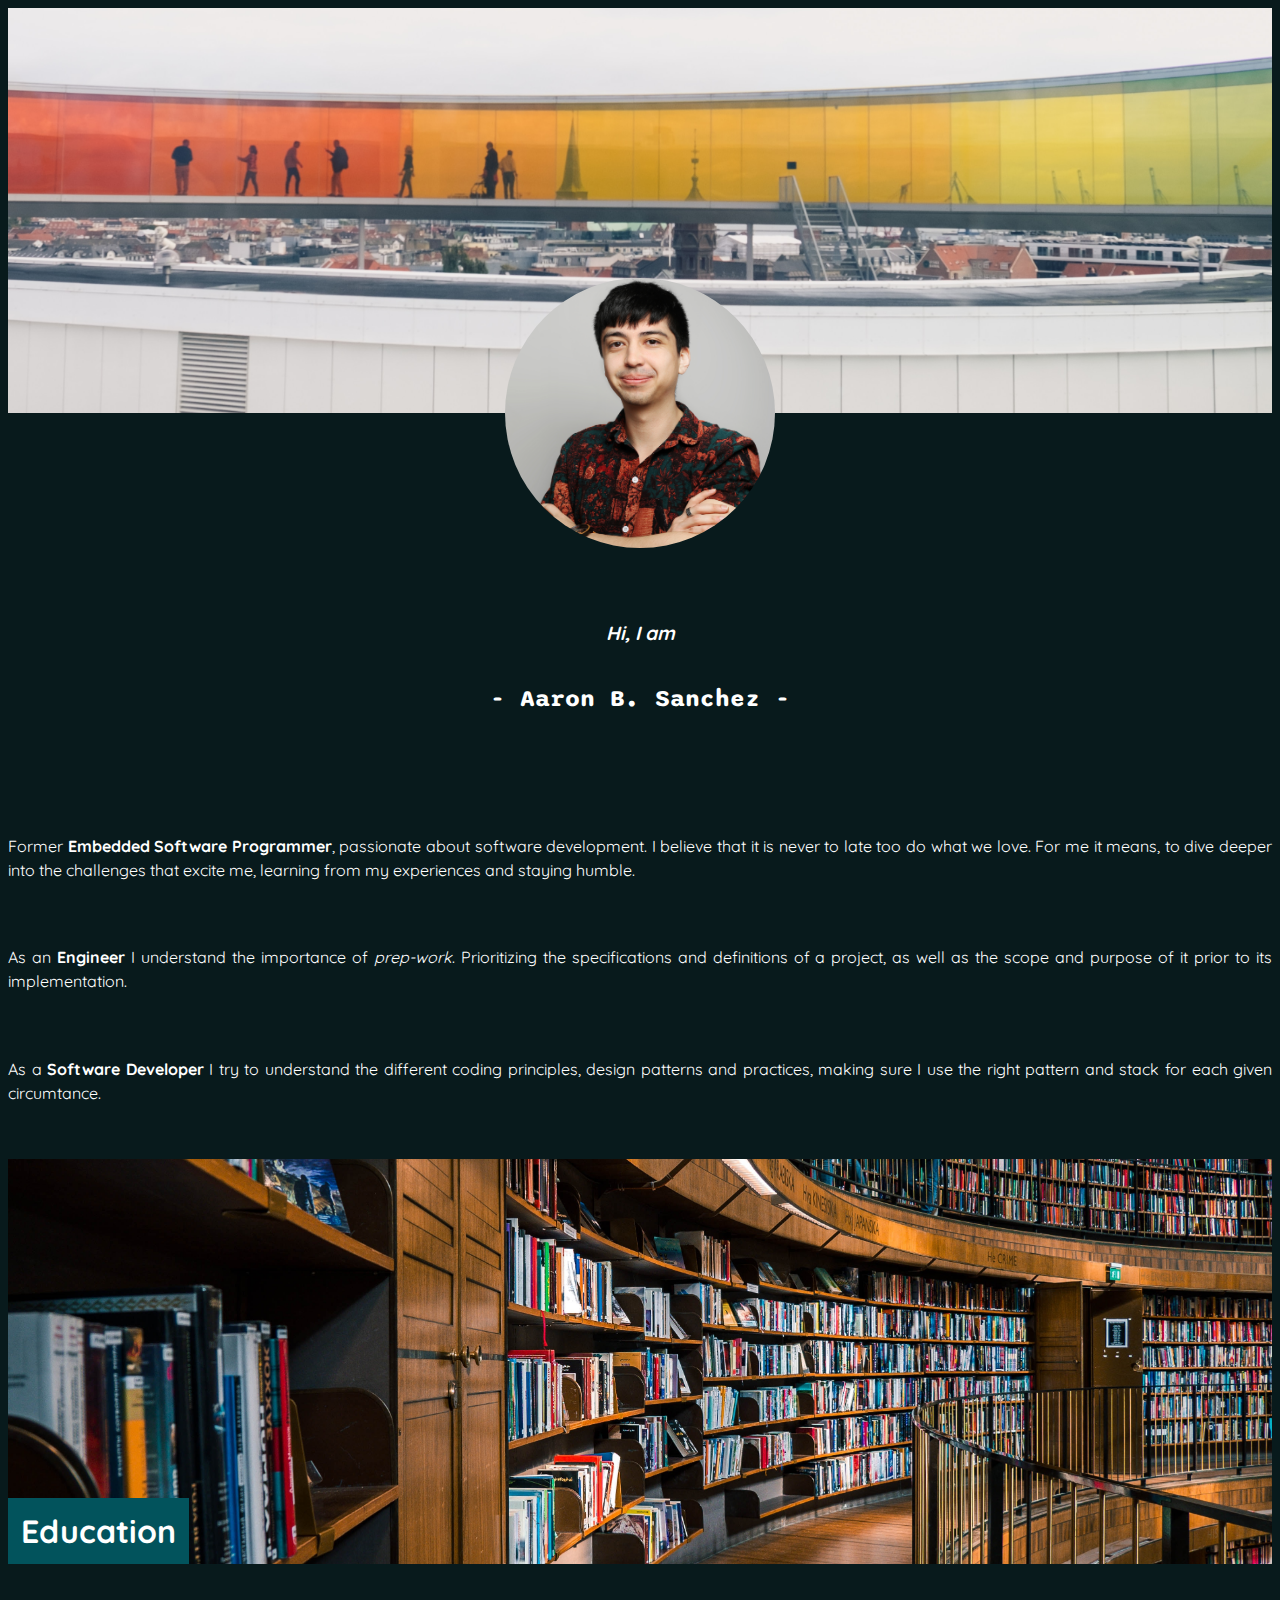
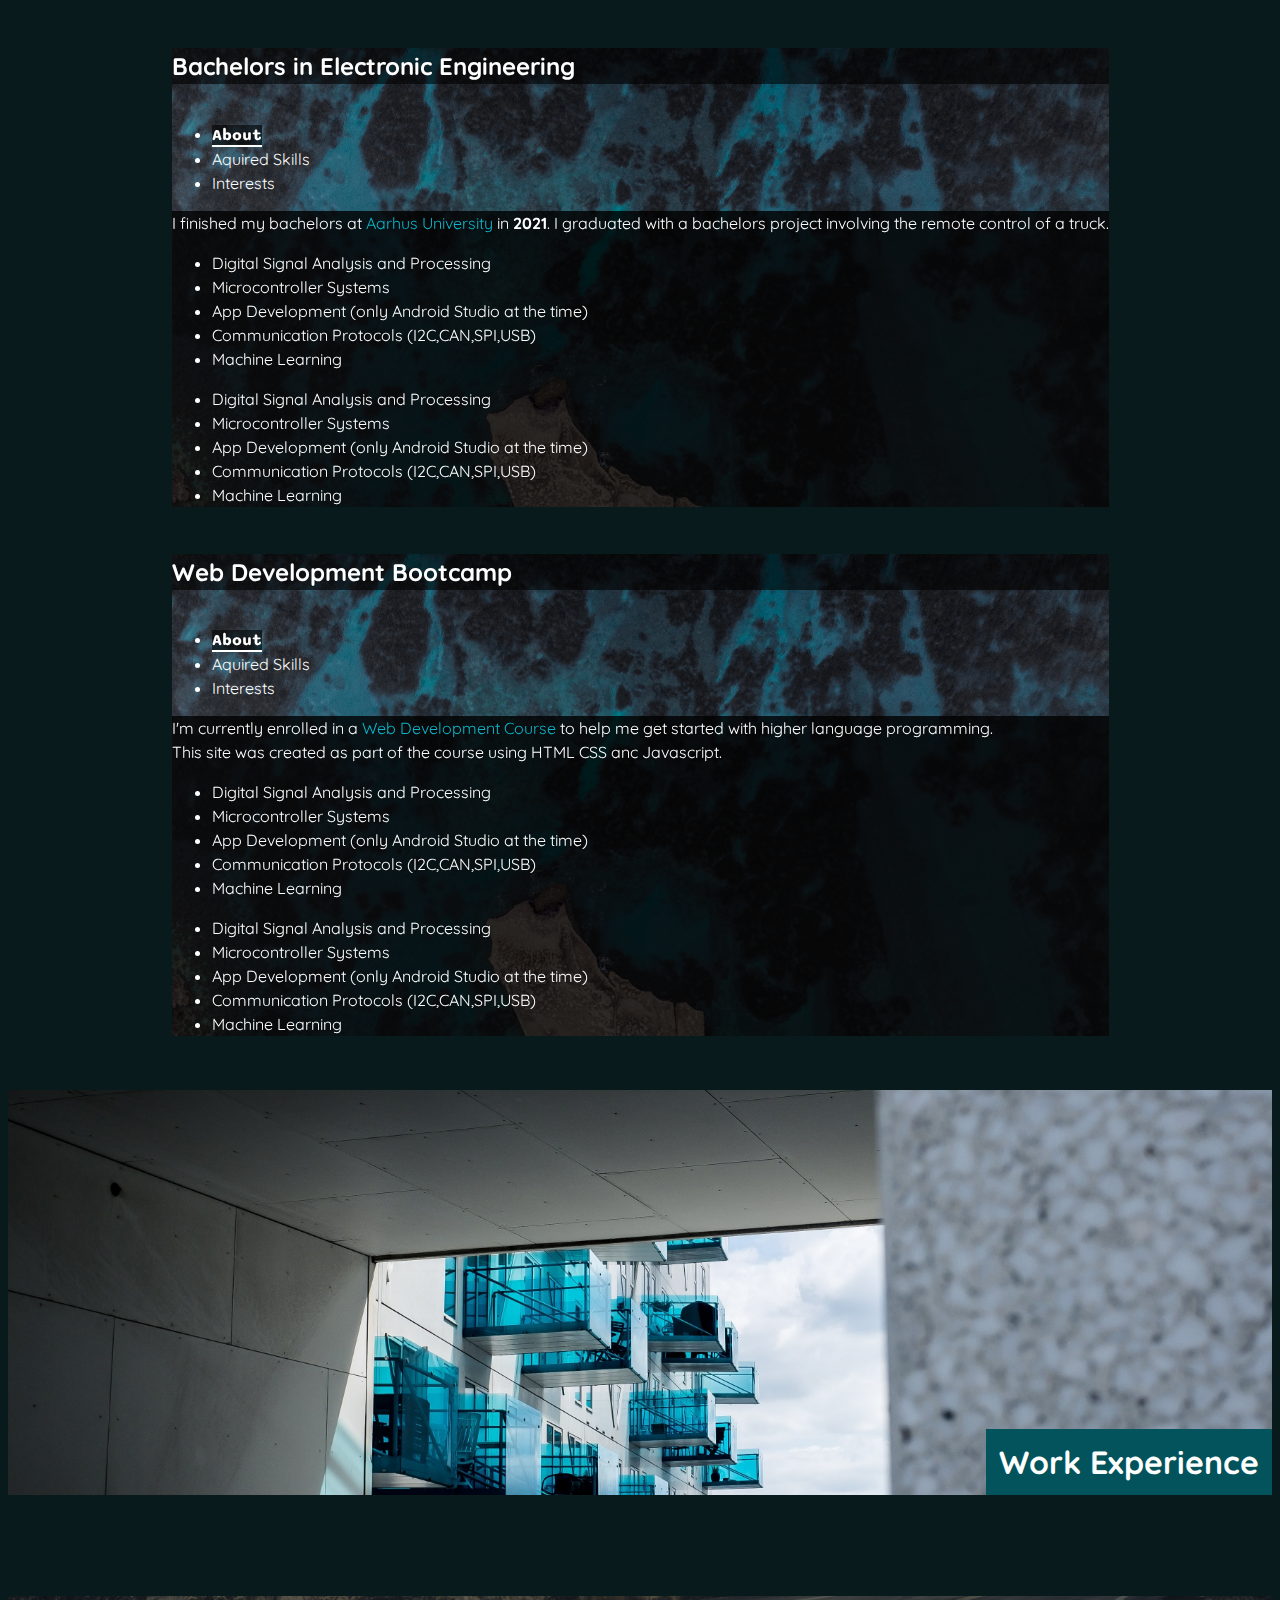
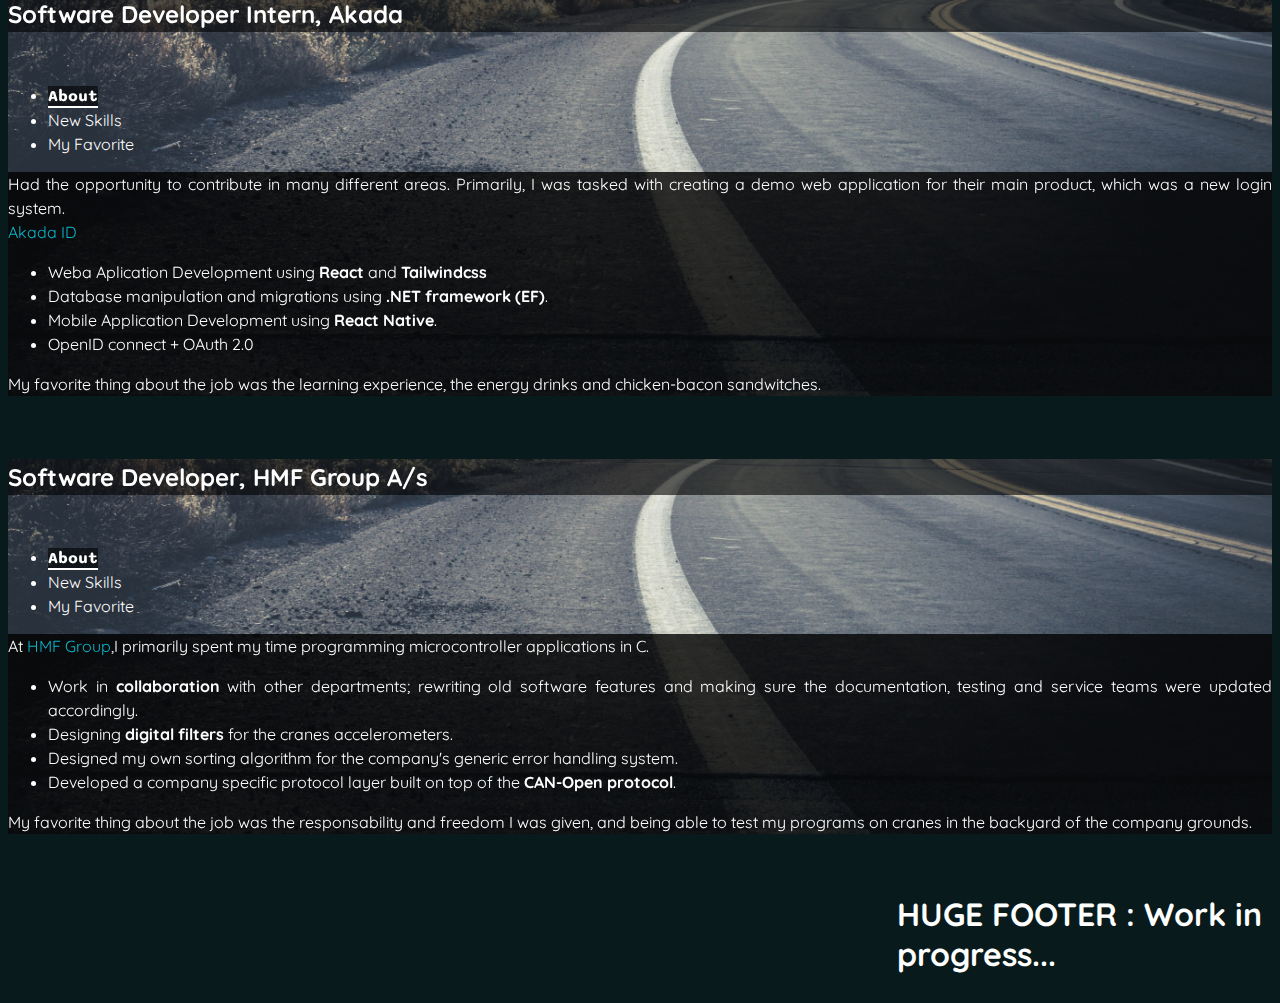
==== commit a35b746b: "break" ====
--- a/index.html
+++ b/index.html
@@ -389,5 +389,8 @@
         </div>
       </div>
     </div>
+    <div class="bottom-container bg-img-container">
+      <h1>HUGE FOOTER : Work in progress...</h1>
+    </div>
   </body>
 </html>
--- a/currentSite/style.css
+++ b/currentSite/style.css
@@ -61,34 +61,27 @@
 
 .card{
   border-color: var(--highlight-blue);
-  background-color: transparent;
-  color: white;
-}
+  background-size: 100% auto;
+  color: white;
+}
+
 .card h2{
-  padding-bottom: 4%;
-}
-
-.education-card .card-header{
+  backdrop-filter: brightness(0.4);
+  margin-bottom: 4%;
+}
+
+.card-body{
+  backdrop-filter: brightness(20%);
+}
+
+.education-card{
   background-image: url("seashore.jpg");
-  background-size: 100% auto;
   background-position: top;
 }
 
-.education-card .card-header{
-  background-image: url("seashore.jpg");
-  background-size: 100% auto;
-  background-position: top;
-}
-
-.work-card .card-header{
+.work-card{
   background-image: url("my-road.jpg");
-  backdrop-filter: brightness(20%);
-  background-size: 100% auto;
-  background-position: center;
-}
-
-.work-card .card-header h2{
-  backdrop-filter: brightness(0.4);
+  background-position: bottom;
 }
 
 #top-container {
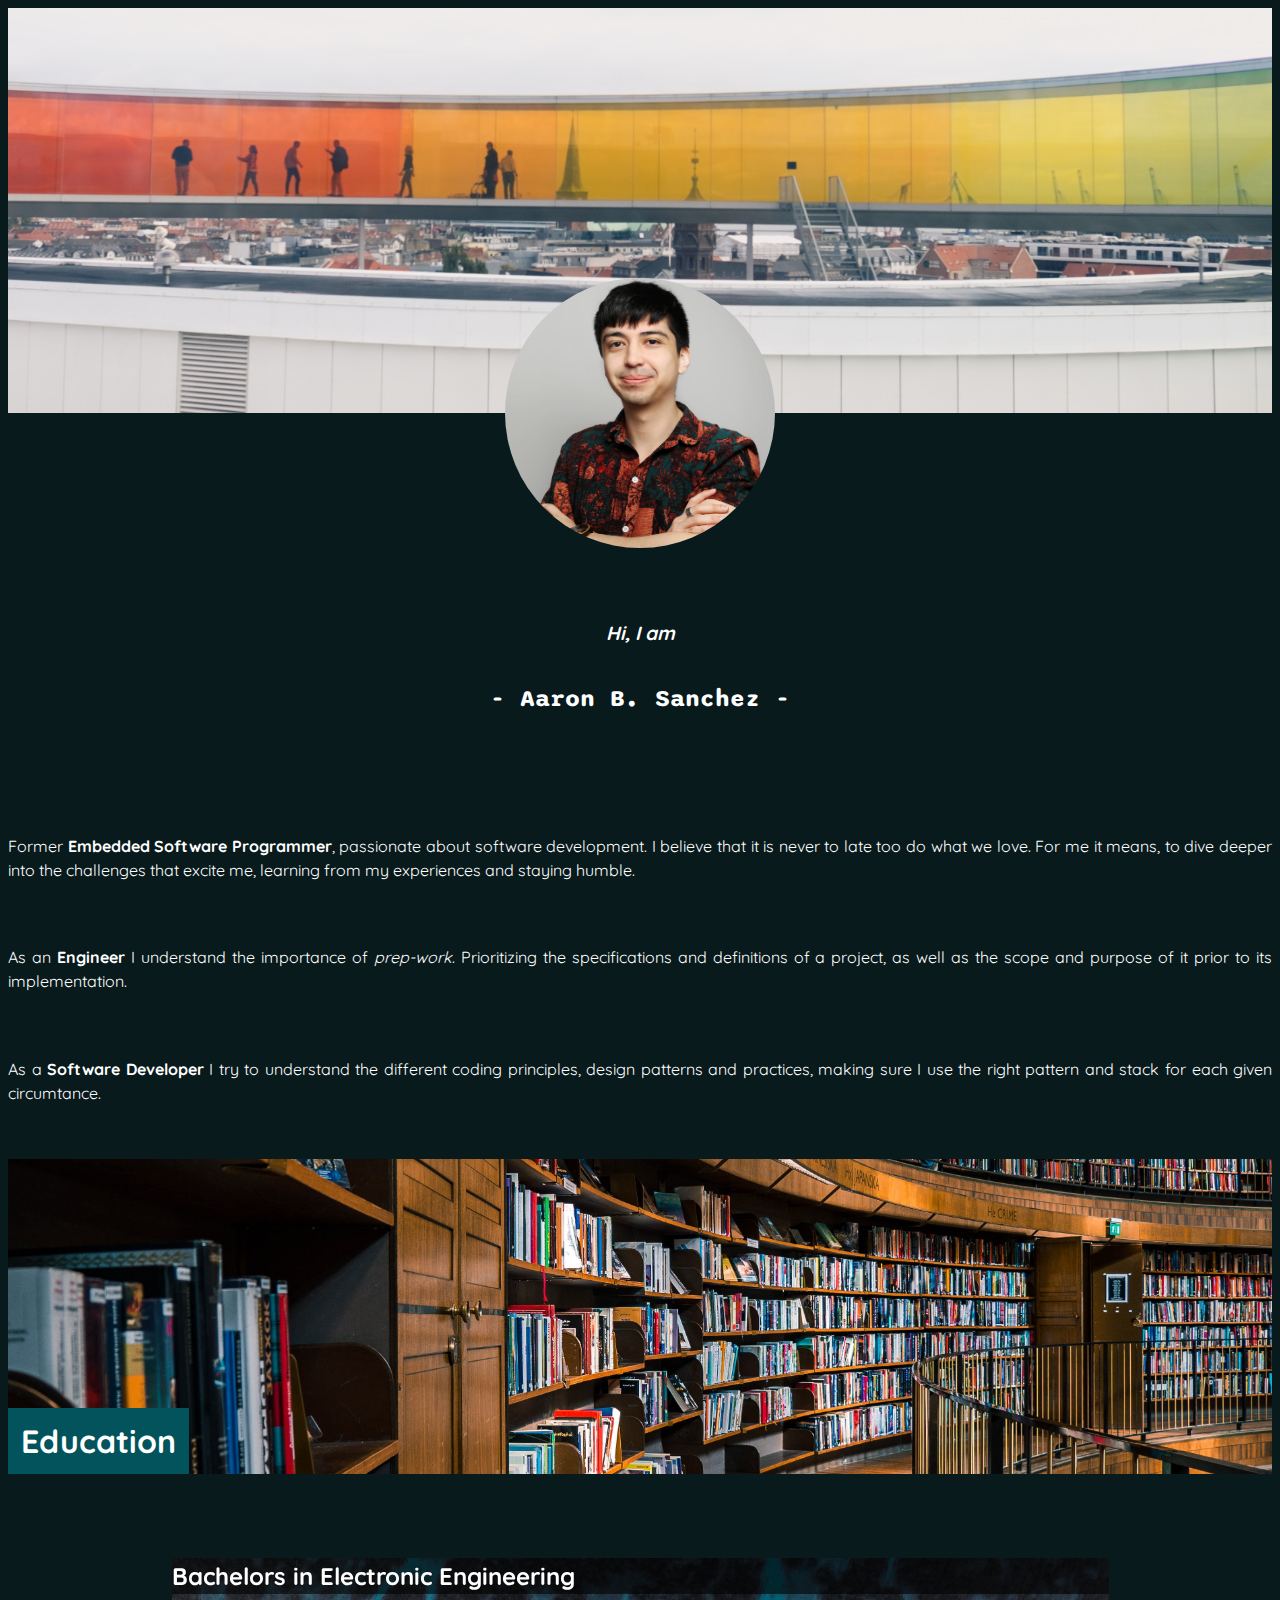
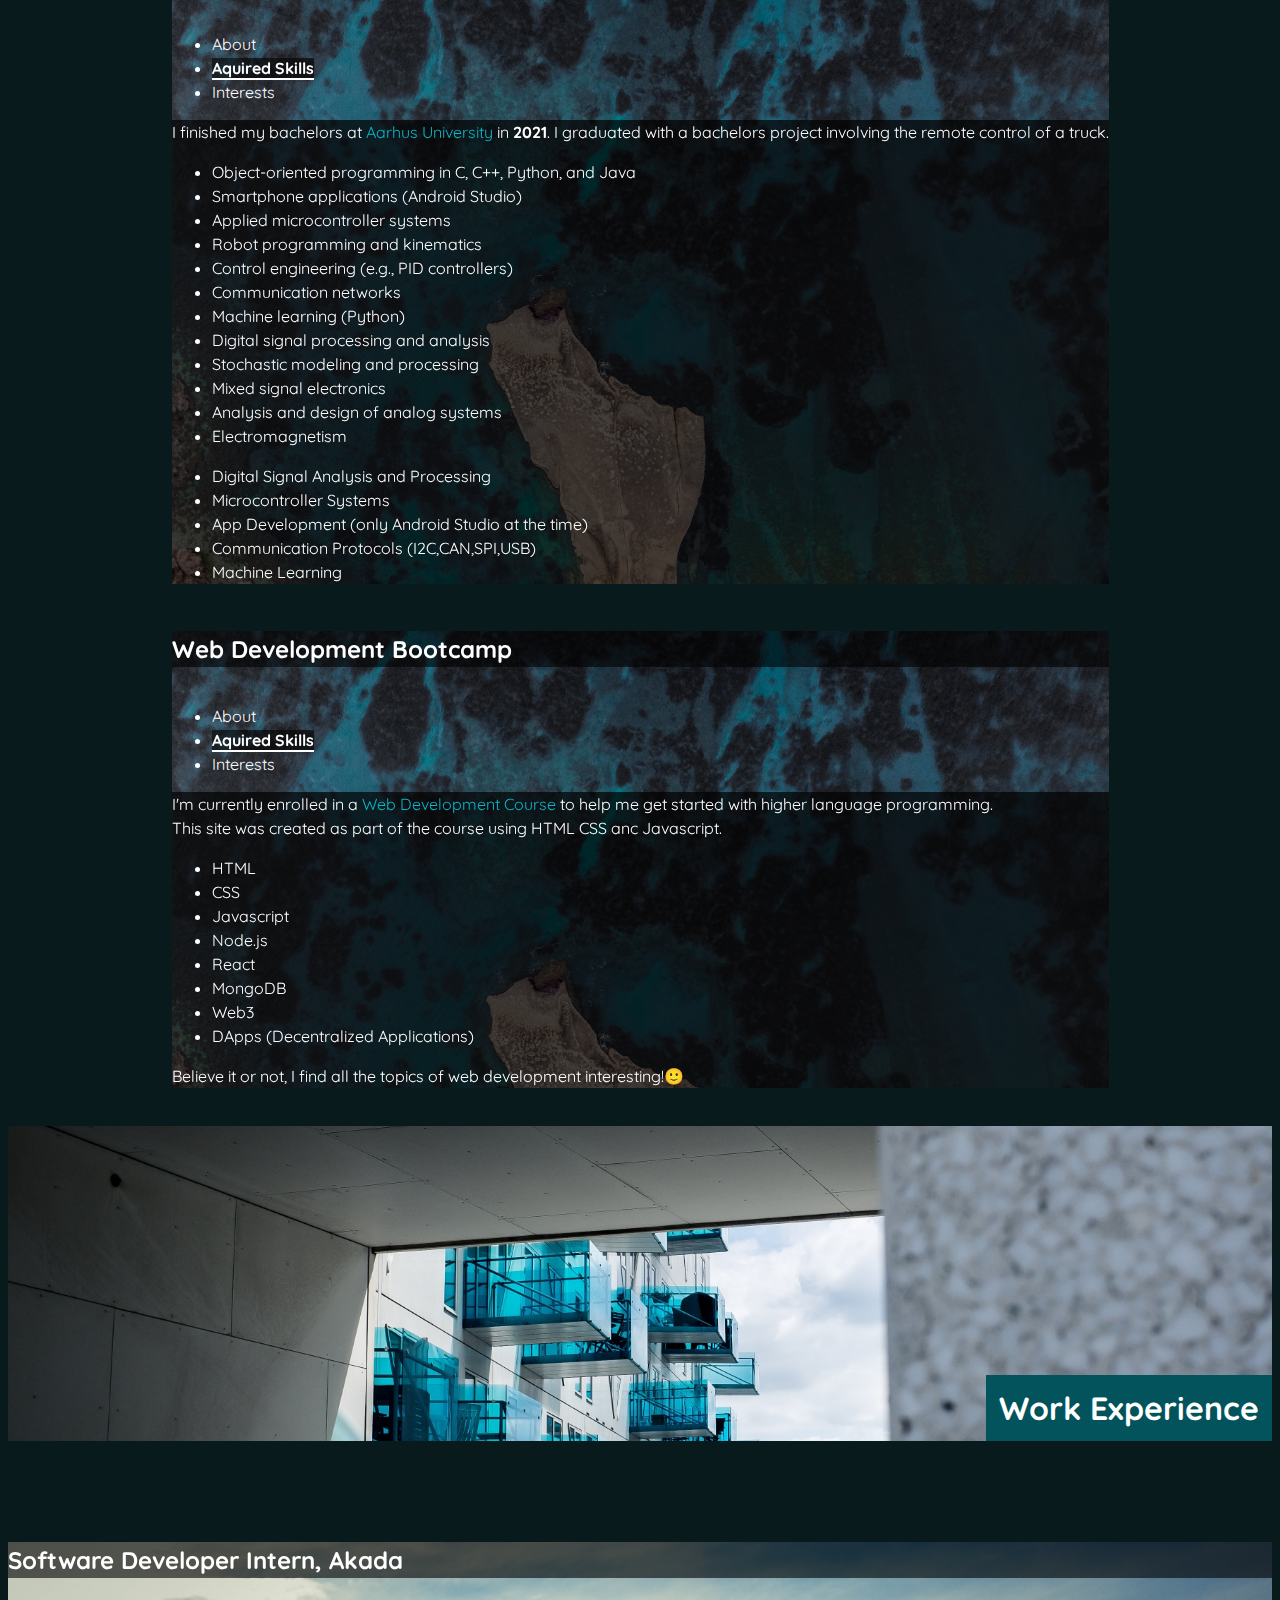
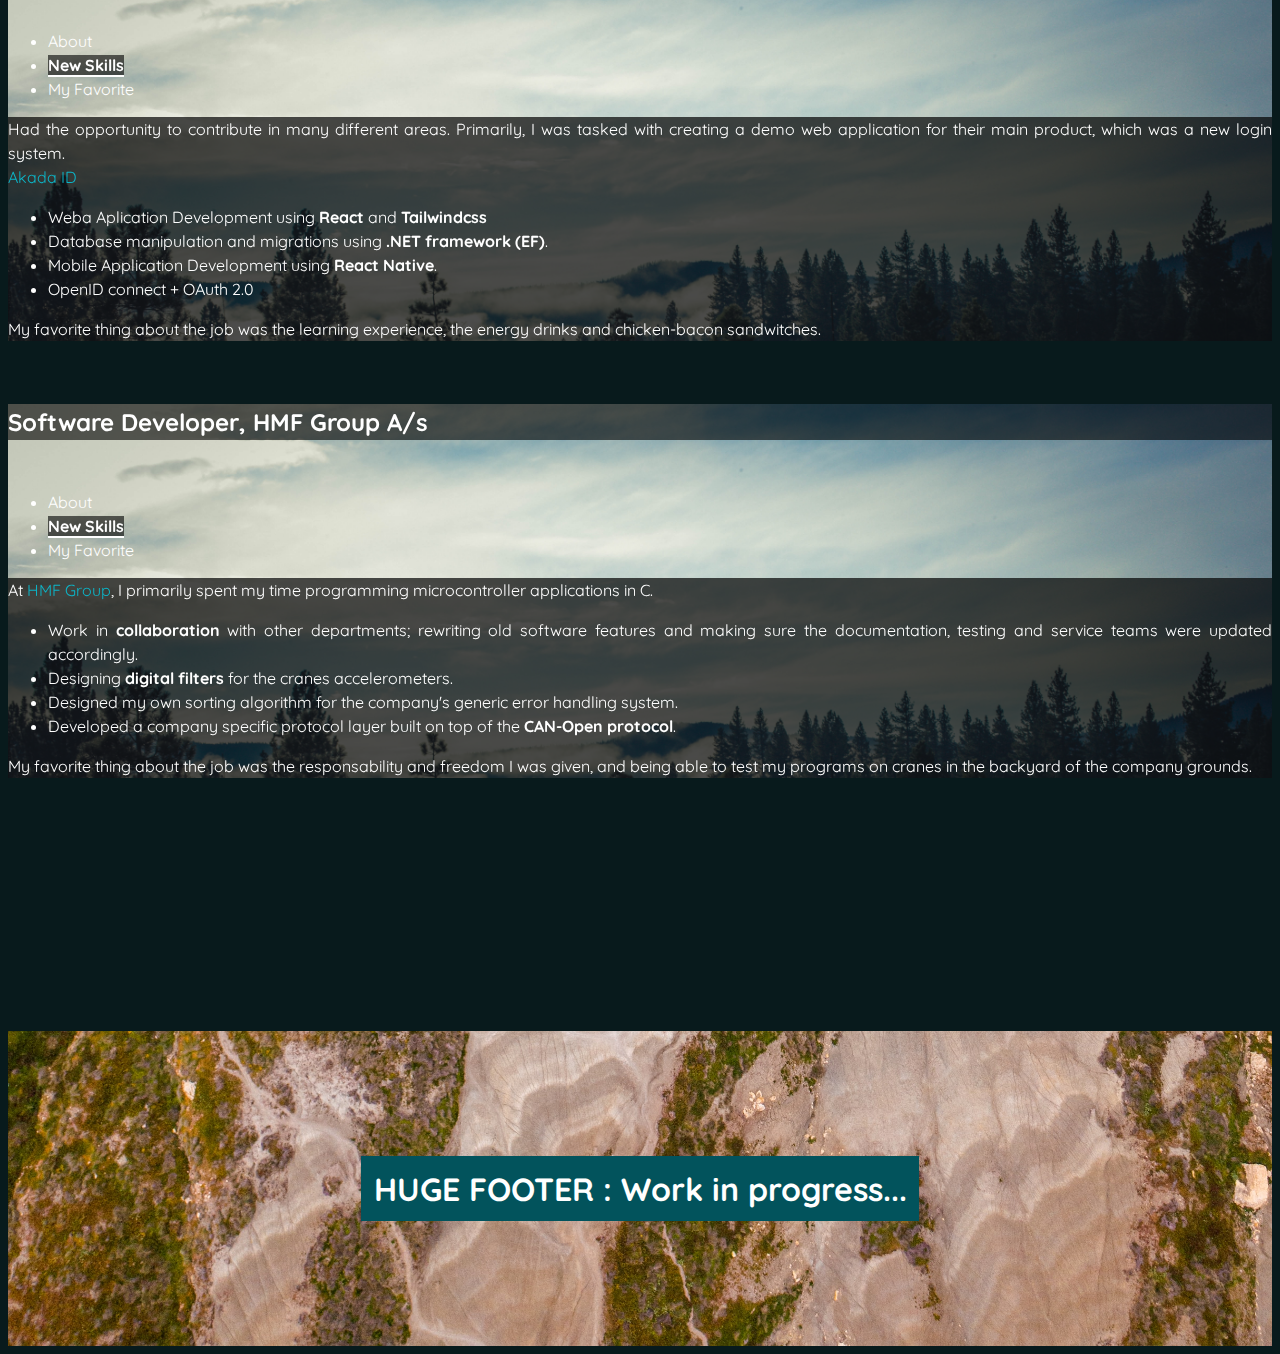
==== commit fa2b7dfd: "fixes to cards" ====
--- a/index.html
+++ b/index.html
@@ -90,16 +90,16 @@
                 >
                   <li class="nav-item">
                     <a
-                      class="nav-link active"
+                      class="nav-link"
                       aria-current="true"
                       data-bs-toggle="tab"
                       href="#bachelor-about"
                       >About</a
                     >
                   </li>
-                  <li class="nav-item">
-                    <a
-                      class="nav-link"
+                  <li class="nav-item active">
+                    <a
+                      class="nav-link active"
                       data-bs-toggle="tab"
                       href="#bachelor-aquired-skills"
                       >Aquired Skills</a
@@ -116,7 +116,7 @@
                 </ul>
               </div>
               <div class="card-body tab-content">
-                <div class="tab-pane active" id="bachelor-about">
+                <div class="tab-pane" id="bachelor-about">
                   <div class="card-text">
                     I finished my bachelors at
                     <a href="https://bachelor.au.dk/elektro" target="_blank">
@@ -126,7 +126,25 @@
                     involving the remote control of a truck.
                   </div>
                 </div>
-                <div class="tab-pane" id="bachelor-aquired-skills">
+                <div class="tab-pane active" id="bachelor-aquired-skills">
+                  <div class="card-text">
+                    <ul>
+                      <li>Object-oriented programming in C, C++, Python, and Java</li>
+                      <li>Smartphone applications (Android Studio)</li>
+                      <li>Applied microcontroller systems</li>
+                      <li>Robot programming and kinematics</li>
+                      <li>Control engineering (e.g., PID controllers)</li>
+                      <li>Communication networks</li>
+                      <li>Machine learning (Python)</li>
+                      <li>Digital signal processing and analysis</li>
+                      <li>Stochastic modeling and processing</li>
+                      <li>Mixed signal electronics</li>
+                      <li>Analysis and design of analog systems</li>
+                      <li>Electromagnetism</li>
+                    </ul>
+                  </div>
+                </div>
+                <div class="tab-pane" id="bachelor-interests">
                   <div class="card-text">
                     <ul>
                       <li>Digital Signal Analysis and Processing</li>
@@ -137,17 +155,6 @@
                     </ul>
                   </div>
                 </div>
-                <div class="tab-pane" id="bachelor-interests">
-                  <div class="card-text">
-                    <ul>
-                      <li>Digital Signal Analysis and Processing</li>
-                      <li>Microcontroller Systems</li>
-                      <li>App Development (only Android Studio at the time)</li>
-                      <li>Communication Protocols (I2C,CAN,SPI,USB)</li>
-                      <li>Machine Learning</li>
-                    </ul>
-                  </div>
-                </div>
               </div>
             </div>
           </div>
@@ -163,7 +170,7 @@
                 >
                   <li class="nav-item">
                     <a
-                      class="nav-link active"
+                      class="nav-link"
                       aria-current="true"
                       data-bs-toggle="tab"
                       href="#bootcamp-about"
@@ -172,7 +179,7 @@
                   </li>
                   <li class="nav-item">
                     <a
-                      class="nav-link"
+                      class="nav-link active"
                       data-bs-toggle="tab"
                       href="#bootcamp-aquired-skills"
                       >Aquired Skills</a
@@ -189,7 +196,7 @@
                 </ul>
               </div>
               <div class="card-body tab-content">
-                <div class="tab-pane active" id="bootcamp-about">
+                <div class="tab-pane" id="bootcamp-about">
                   <div class="card-text">
                     I'm currently enrolled in a
                     <a
@@ -204,26 +211,23 @@
                     anc Javascript.
                   </div>
                 </div>
-                <div class="tab-pane" id="bootcamp-aquired-skills">
+                <div class="tab-pane active" id="bootcamp-aquired-skills">
                   <div class="card-text">
                     <ul>
-                      <li>Digital Signal Analysis and Processing</li>
-                      <li>Microcontroller Systems</li>
-                      <li>App Development (only Android Studio at the time)</li>
-                      <li>Communication Protocols (I2C,CAN,SPI,USB)</li>
-                      <li>Machine Learning</li>
+                      <li>HTML</li>
+                      <li>CSS</li>
+                      <li>Javascript</li>
+                      <li>Node.js</li>
+                      <li>React</li>
+                      <li>MongoDB</li>
+                      <li>Web3</li>
+                      <li>DApps (Decentralized Applications)</li>
                     </ul>
                   </div>
                 </div>
                 <div class="tab-pane" id="bootcamp-interests">
                   <div class="card-text">
-                    <ul>
-                      <li>Digital Signal Analysis and Processing</li>
-                      <li>Microcontroller Systems</li>
-                      <li>App Development (only Android Studio at the time)</li>
-                      <li>Communication Protocols (I2C,CAN,SPI,USB)</li>
-                      <li>Machine Learning</li>
-                    </ul>
+                    Believe it or not, I find all the topics of web development interesting!🙂
                   </div>
                 </div>
               </div>
@@ -248,7 +252,7 @@
                 >
                   <li class="nav-item">
                     <a
-                      class="nav-link active"
+                      class="nav-link"
                       aria-current="true"
                       data-bs-toggle="tab"
                       href="#akada-about"
@@ -257,7 +261,7 @@
                   </li>
                   <li class="nav-item">
                     <a
-                      class="nav-link"
+                      class="nav-link active"
                       data-bs-toggle="tab"
                       href="#akada-new-skills"
                       >New Skills</a
@@ -271,7 +275,7 @@
                 </ul>
               </div>
               <div class="card-body tab-content">
-                <div class="tab-pane active" id="akada-about">
+                <div class="tab-pane" id="akada-about">
                   <div class="card-text">
                     Had the opportunity to contribute in many different areas.
                     Primarily, I was tasked with creating a demo web application
@@ -281,7 +285,7 @@
                     >
                   </div>
                 </div>
-                <div class="tab-pane" id="akada-new-skills">
+                <div class="tab-pane active" id="akada-new-skills">
                   <div class="card-text">
                     <ul>
                       <li>
@@ -321,7 +325,7 @@
                 >
                   <li class="nav-item">
                     <a
-                      class="nav-link active"
+                      class="nav-link"
                       aria-current="true"
                       data-bs-toggle="tab"
                       href="#hmf-about"
@@ -330,7 +334,7 @@
                   </li>
                   <li class="nav-item">
                     <a
-                      class="nav-link"
+                      class="nav-link active"
                       data-bs-toggle="tab"
                       href="#hmf-new-skills"
                       >New Skills</a
@@ -344,14 +348,14 @@
                 </ul>
               </div>
               <div class="card-body tab-content">
-                <div class="tab-pane active" id="hmf-about">
+                <div class="tab-pane" id="hmf-about">
                   <div class="card-text">
                     At
-                    <a href="https://hmfcranes.com"> HMF Group</a>,I primarily
+                    <a href="https://hmfcranes.com"> HMF Group</a>, I primarily
                     spent my time programming microcontroller applications in C.
                   </div>
                 </div>
-                <div class="tab-pane" id="hmf-new-skills">
+                <div class="tab-pane active" id="hmf-new-skills">
                   <div class="card-text">
                     <ul>
                       <li>
@@ -389,7 +393,7 @@
         </div>
       </div>
     </div>
-    <div class="bottom-container bg-img-container">
+    <div id="bottom-container" class ="bg-img-container">
       <h1>HUGE FOOTER : Work in progress...</h1>
     </div>
   </body>
--- a/currentSite/style.css
+++ b/currentSite/style.css
@@ -32,6 +32,13 @@
   display: flex;
 }
 
+.bg-img-container h1{
+  position: absolute;
+  padding: 1%;
+  margin: 0;
+  background-color: var(--highlight-blue);
+}
+
 .bg-img-container::before {
   content: "";
   left: 0;
@@ -52,7 +59,6 @@
   border-bottom: 2px solid;
   color: white;
   font-weight: bold;
-  font-family: "Sono", sans-serif;
 }
 
 .nav-tabs .nav-link {
@@ -71,7 +77,7 @@
 }
 
 .card-body{
-  backdrop-filter: brightness(20%);
+  backdrop-filter: brightness(0.3);
 }
 
 .education-card{
@@ -81,7 +87,7 @@
 
 .work-card{
   background-image: url("my-road.jpg");
-  background-position: bottom;
+  background-position: top;
 }
 
 #top-container {
@@ -97,13 +103,15 @@
 }
 
 #bottom-container {
-  height: max(200px,45vh);
+  margin-top: 20%;
+  height: max(200px,35vh);
   align-items: center;
   justify-content: center;
 }
 
 #bottom-container::before {
-  background-image: url("iceberg.jpg");
+  background-image: url("seashore.jpg");
+  background-position: bottom;
 }
 
 #introduction-container {
@@ -159,7 +167,7 @@
 }
 
 #education-container {
-  height: max(200px,45vh);
+  height: max(200px,35vh);
   align-items: end;
 }
 
@@ -168,15 +176,8 @@
   background-size: auto 90vmax;
 }
 
-#education-container h1{
-  position: absolute;
-  padding: 1%;
-  margin: 0;
-  background-color: var(--highlight-blue);
-}
-
 #work-container {
-  height: max(200px,45vh);
+  height: max(200px,35vh);
   align-items: end;
   justify-content: end;
 }
@@ -184,13 +185,6 @@
 #work-container::before {
   background-image: url("iceberg.jpg");
   background-size: auto 90vmax;
-}
-
-#work-container h1{
-  position: absolute;
-  padding: 1%;
-  margin: 0;
-  background-color: #02535c;
 }
 
 @media only screen and (max-device-width: 1366px) {
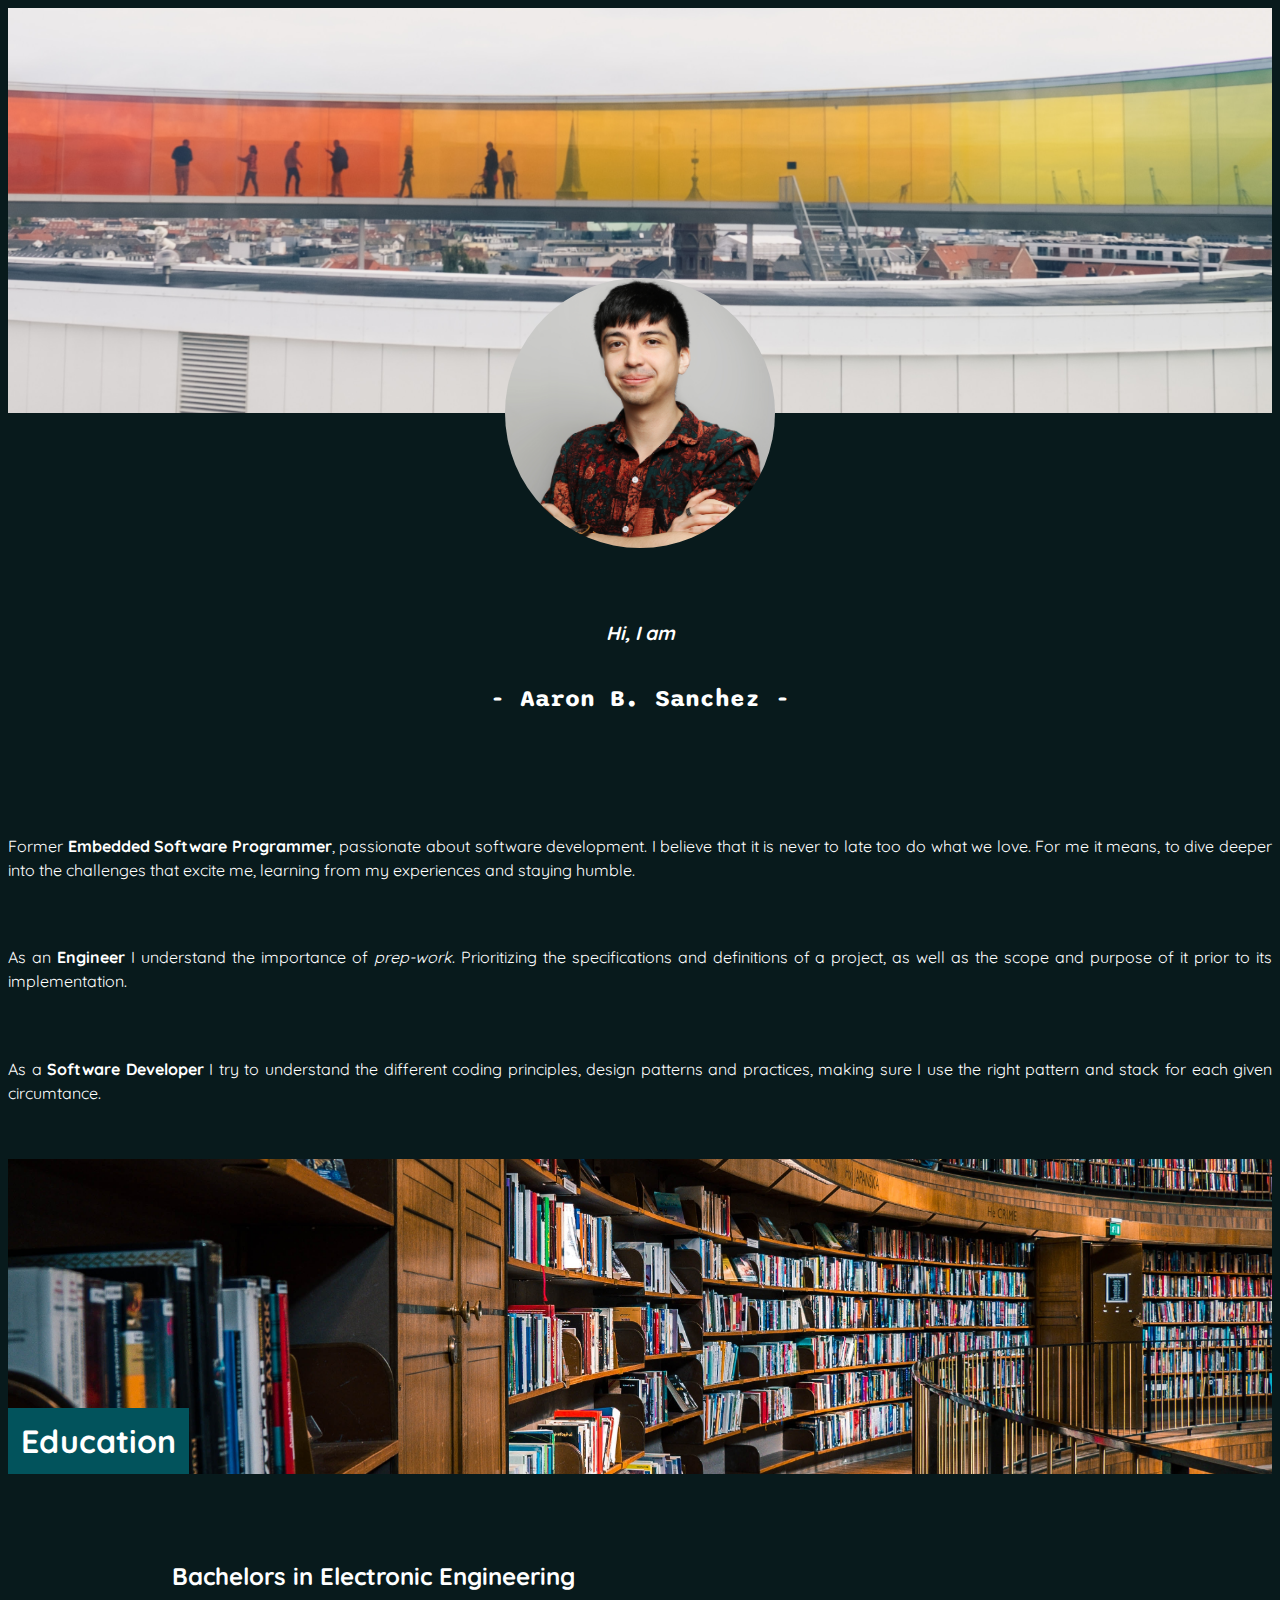
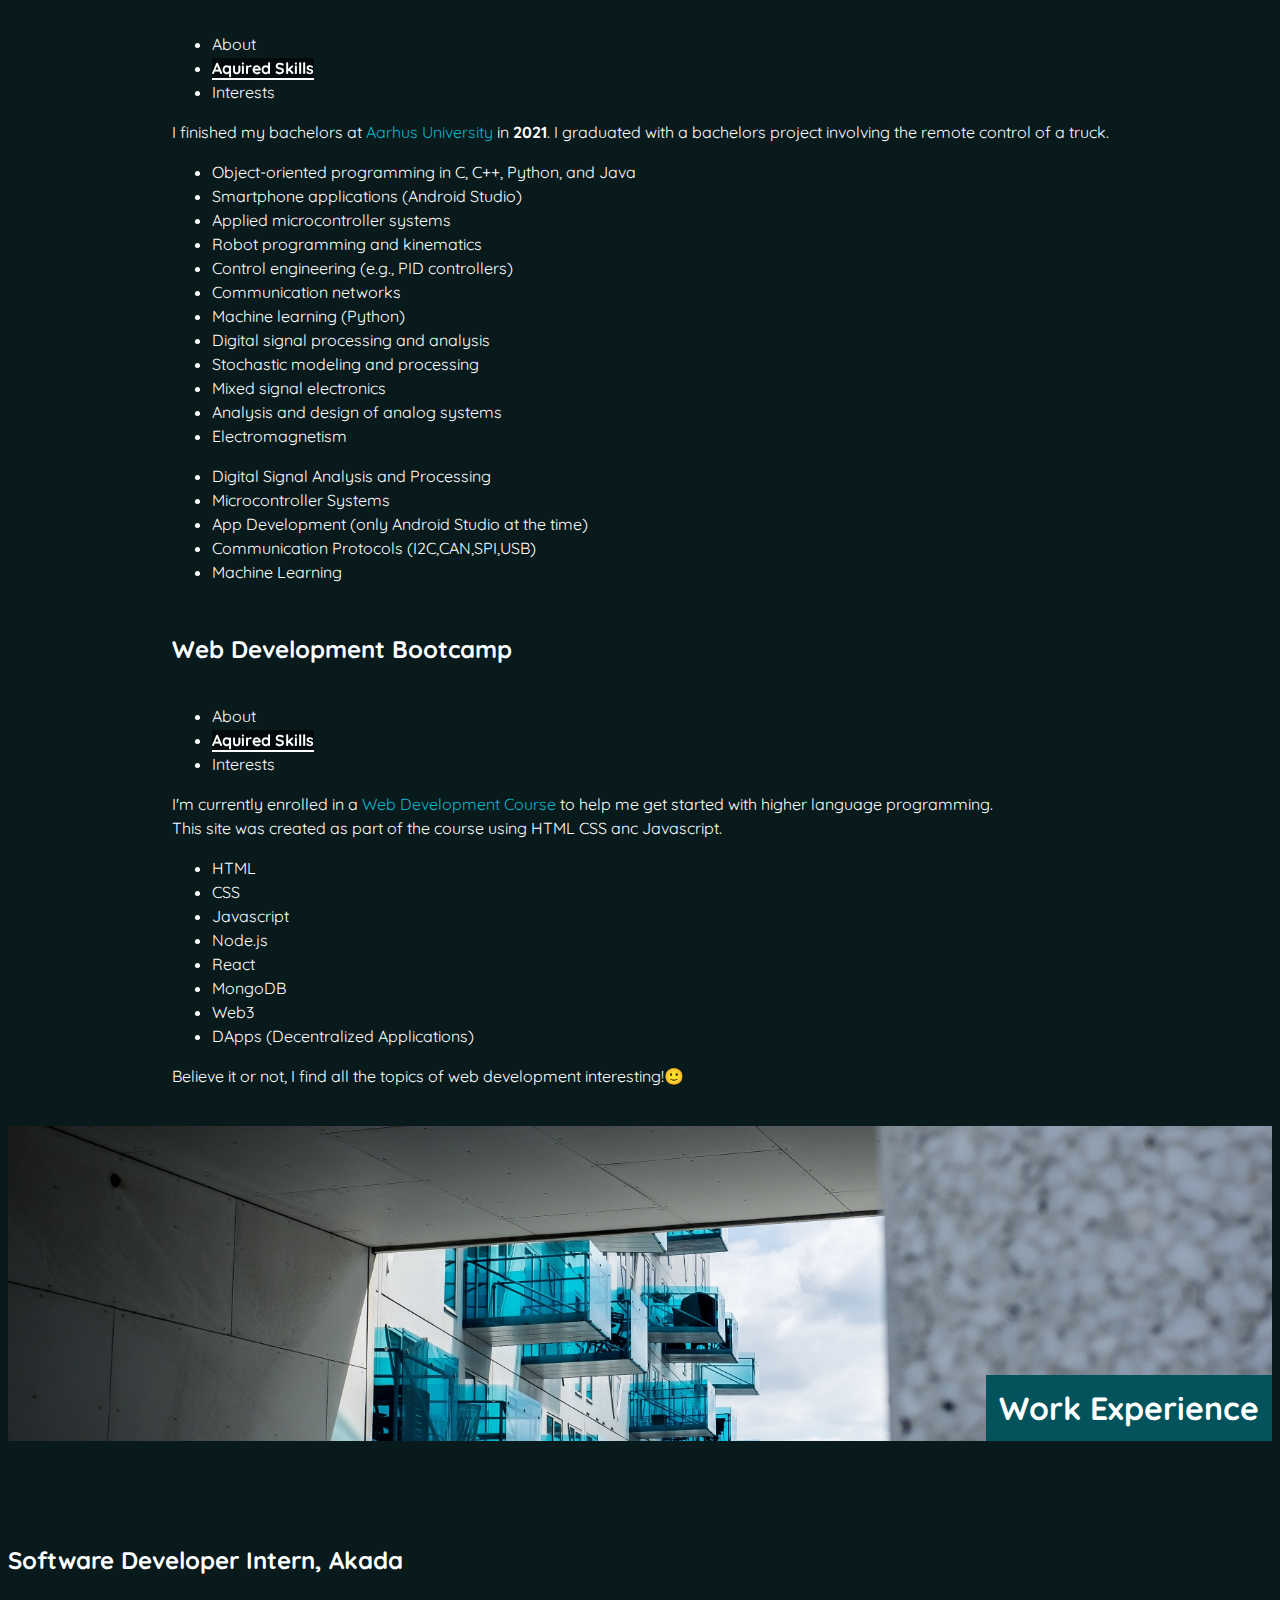
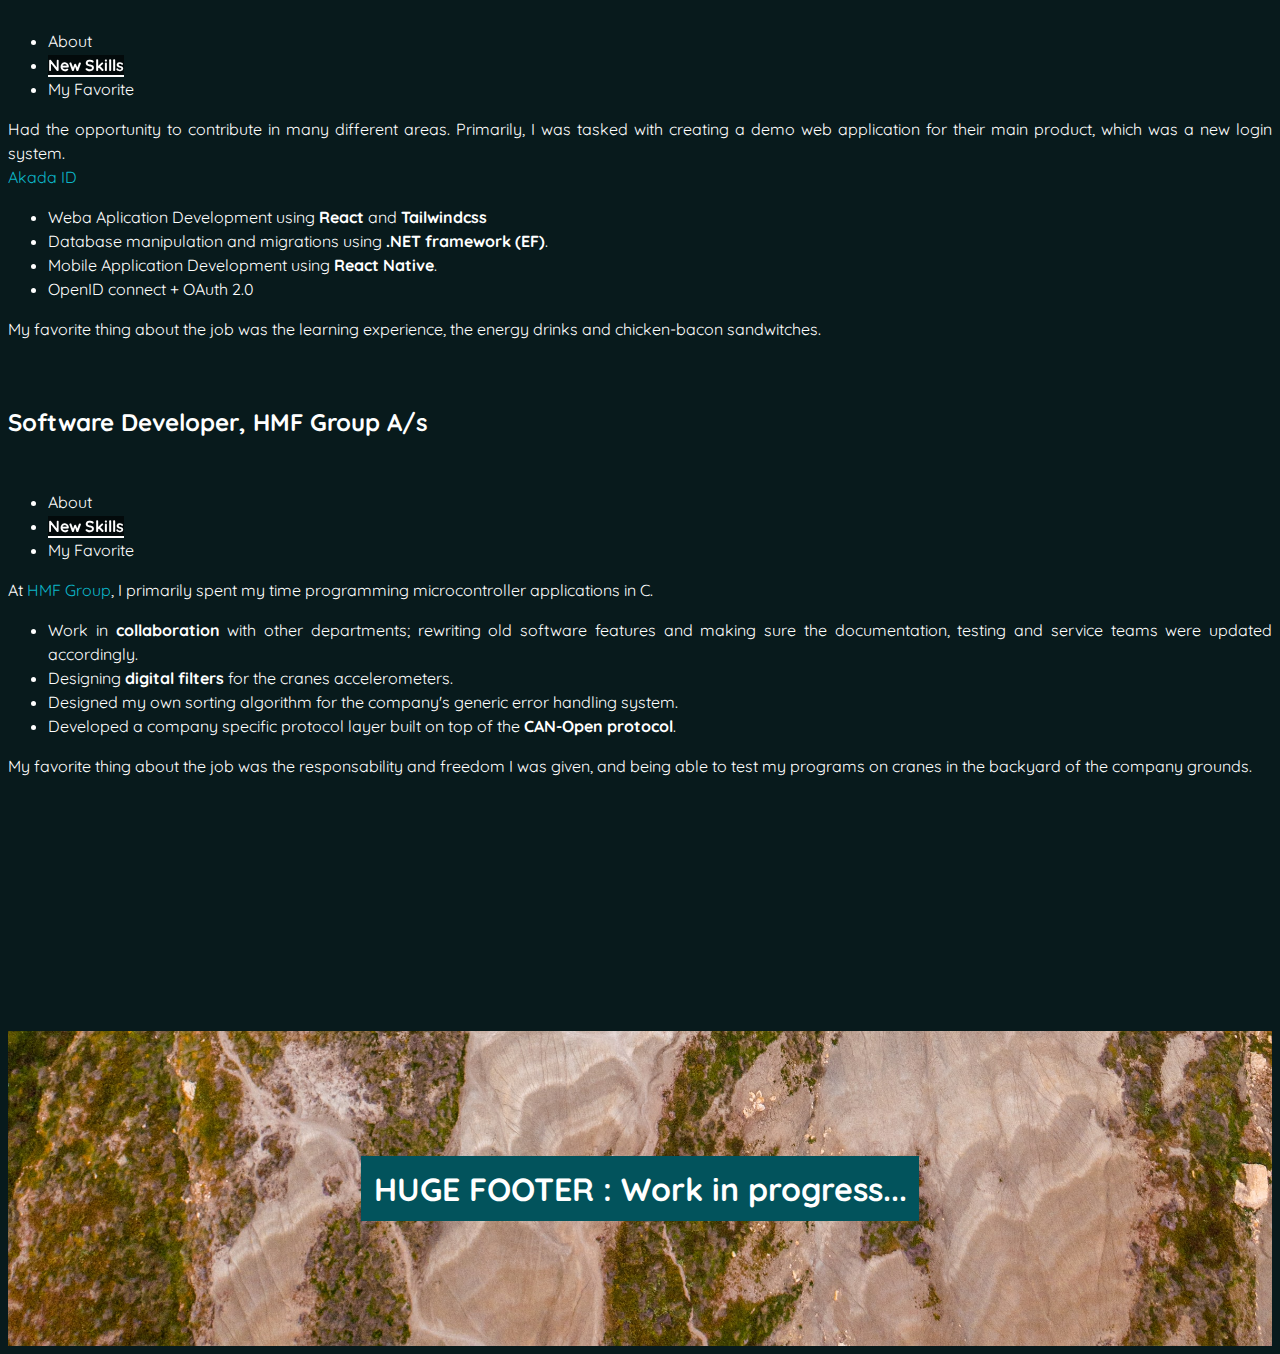
==== commit 05f8d3d9: "too many pictures" ====
--- a/index.html
+++ b/index.html
@@ -81,7 +81,7 @@
       <div class="container">
         <div class="row card-row">
           <div class="col col-md-10 col-lg-7">
-            <div class="card education-card">
+            <div class="card">
               <div class="card-header">
                 <h2>Bachelors in Electronic Engineering</h2>
                 <ul
@@ -161,7 +161,7 @@
         </div>
         <div class="row card-row">
           <div class="col col-md-10 col-lg-7">
-            <div class="card education-card">
+            <div class="card">
               <div class="card-header">
                 <h2>Web Development Bootcamp</h2>
                 <ul
@@ -243,7 +243,7 @@
       <div class="container">
         <div class="row card-row">
           <div class="col col-md-10 col-lg-7">
-            <div class="card work-card">
+            <div class="card">
               <div class="card-header">
                 <h2>Software Developer Intern, Akada</h2>
                 <ul
@@ -316,7 +316,7 @@
         </div>
         <div class="row card-row">
           <div class="col col-md-10 col-lg-7">
-            <div class="card work-card">
+            <div class="card">
               <div class="card-header">
                 <h2>Software Developer, HMF Group A/s</h2>
                 <ul
--- a/currentSite/style.css
+++ b/currentSite/style.css
@@ -54,7 +54,8 @@
 
 .nav-tabs .nav-item.show, .nav-tabs .nav-link.active {
   background: transparent;
-  backdrop-filter: brightness(0.4);
+  backdrop-filter: brightness(40%);
+  -webkit-backdrop-filter:brightness(40%);
   border-color: var(--highlight-blue);
   border-bottom: 2px solid;
   color: white;
@@ -67,27 +68,12 @@
 
 .card{
   border-color: var(--highlight-blue);
-  background-size: 100% auto;
+  background-color: transparent;
   color: white;
 }
 
 .card h2{
-  backdrop-filter: brightness(0.4);
   margin-bottom: 4%;
-}
-
-.card-body{
-  backdrop-filter: brightness(0.3);
-}
-
-.education-card{
-  background-image: url("seashore.jpg");
-  background-position: top;
-}
-
-.work-card{
-  background-image: url("my-road.jpg");
-  background-position: top;
 }
 
 #top-container {
@@ -191,6 +177,9 @@
   .bg-img-container::before {
     background-attachment: scroll;
   }
+  .card{
+    background-size: cover;
+  }
 }
 /* useful 
   border-color: blue;
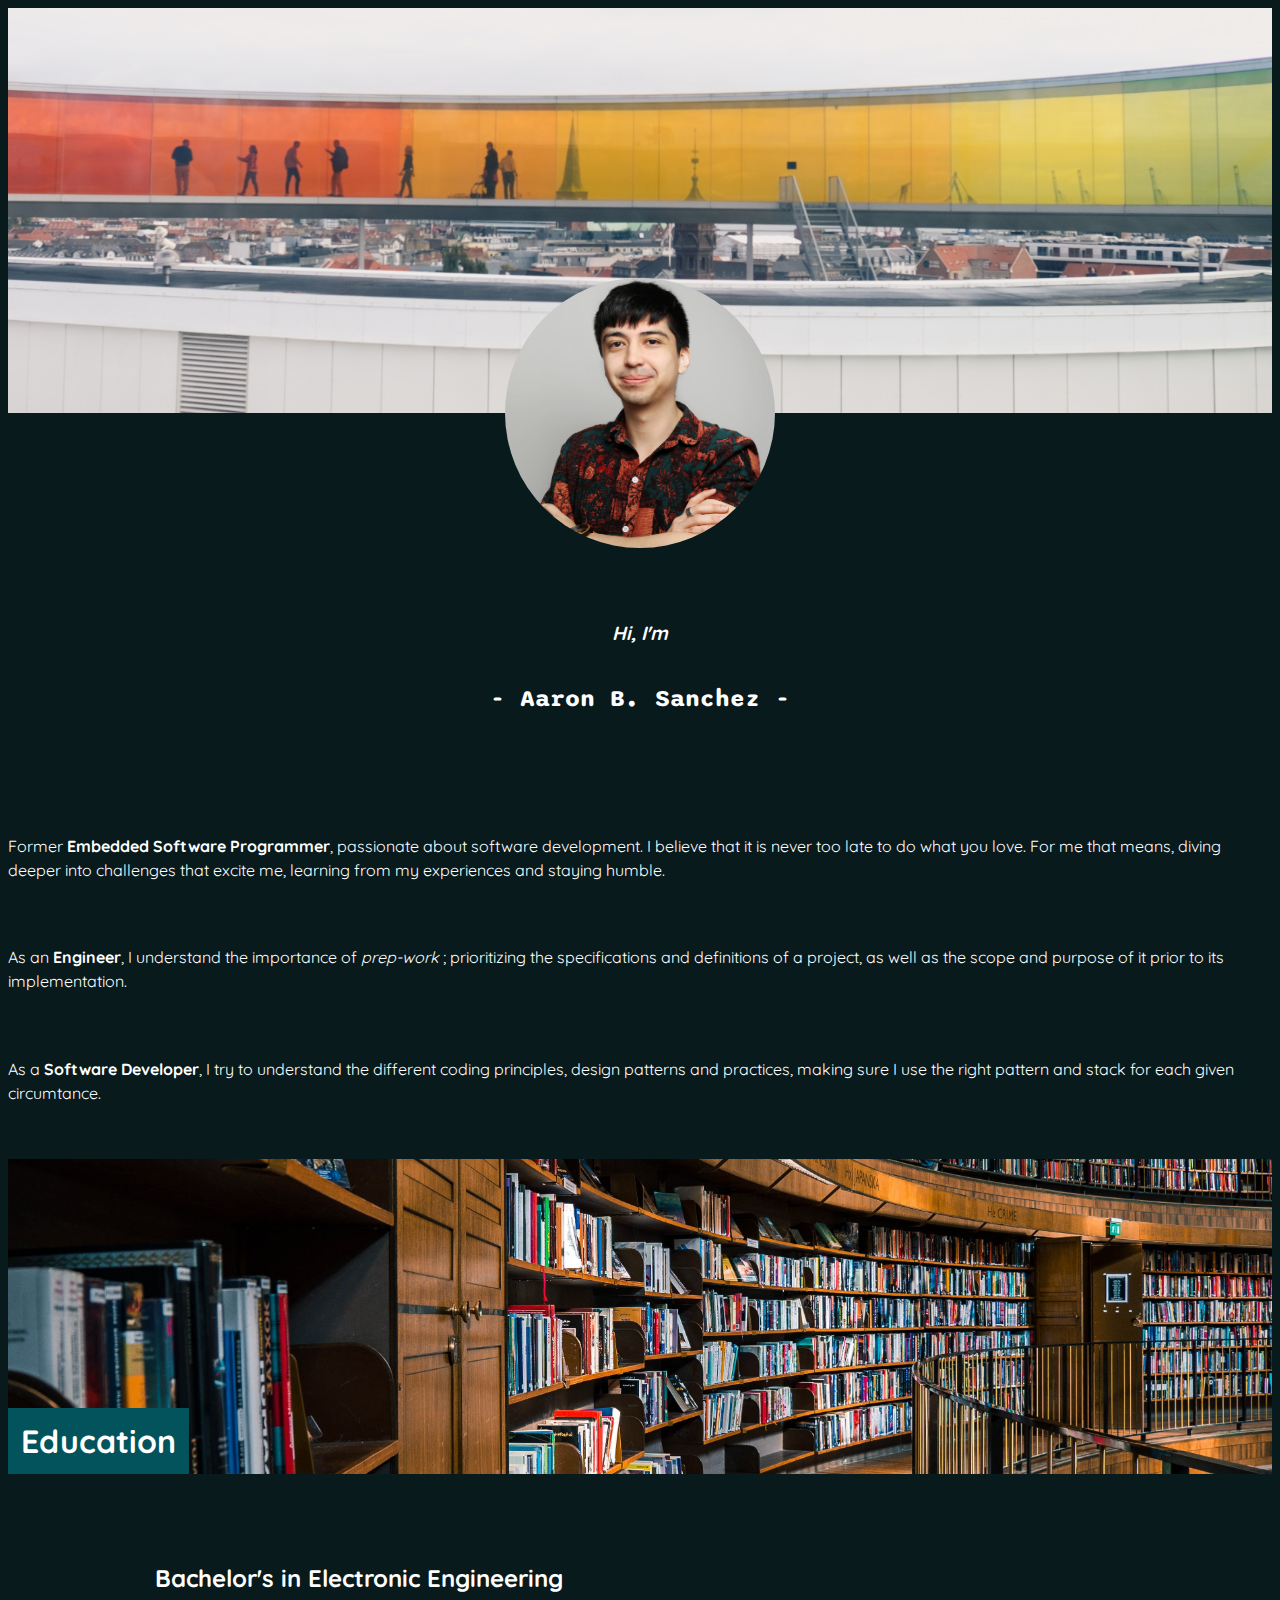
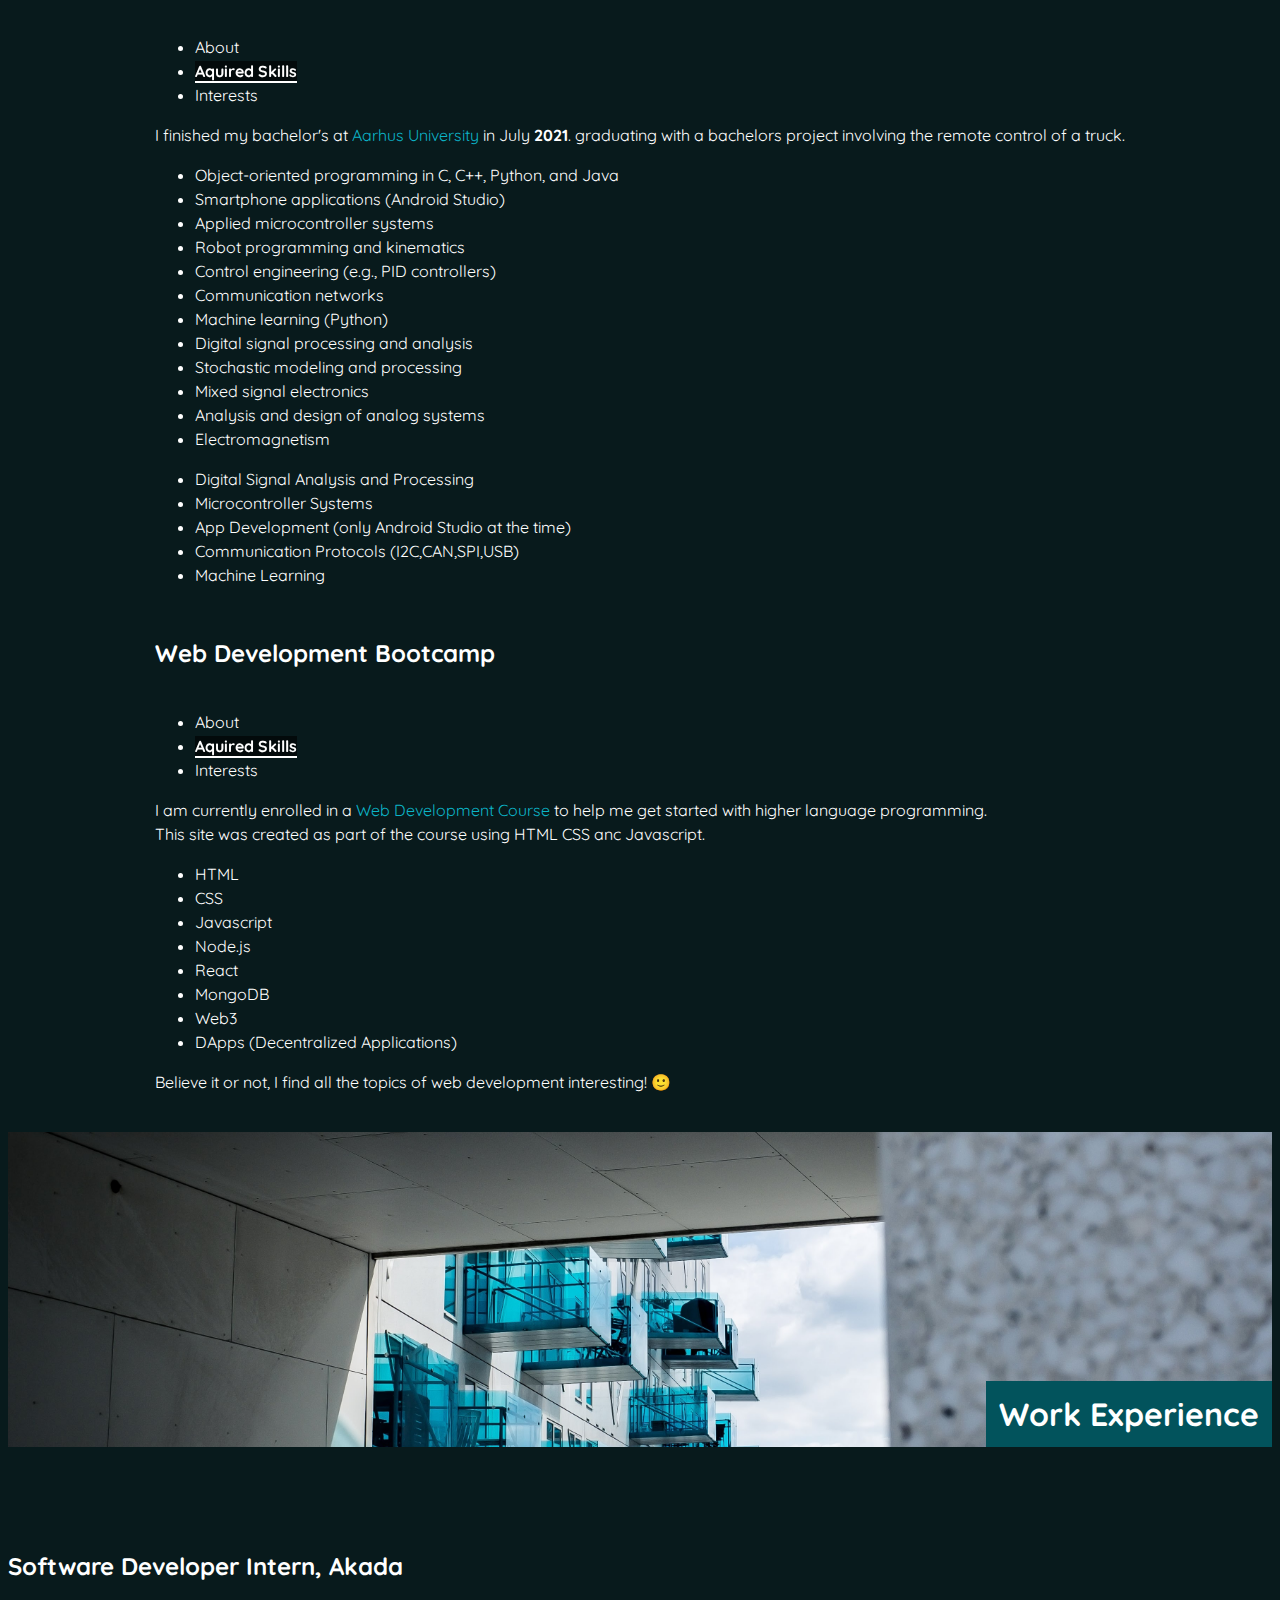
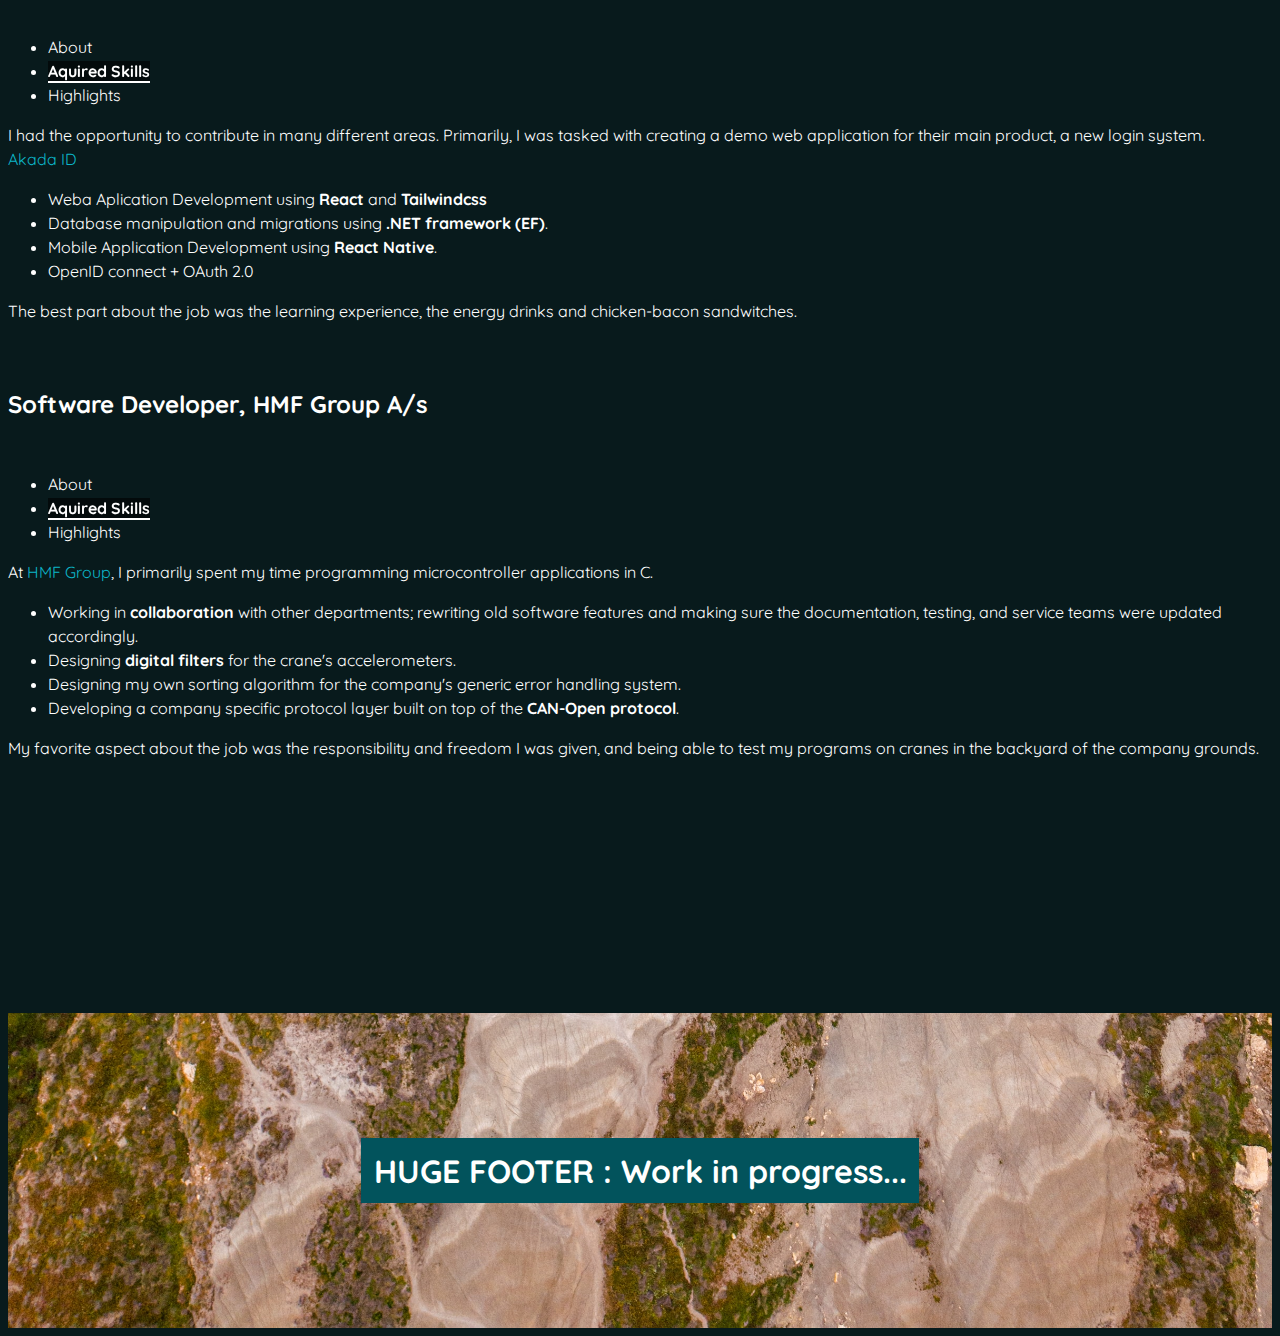
==== commit ec1939b2: "GF Corrections <3" ====
--- a/index.html
+++ b/index.html
@@ -6,20 +6,13 @@
     <meta name="viewport" content="width=device-width, initial-scale=1.0" />
     <title>Aaron Sanchez</title>
 
-    <!-- Bootstrap Link and Script-->
+    <!-- Bootstrap Link-->
     <link
       href="https://cdn.jsdelivr.net/npm/bootstrap@5.3.0-alpha3/dist/css/bootstrap.min.css"
       rel="stylesheet"
       integrity="sha384-KK94CHFLLe+nY2dmCWGMq91rCGa5gtU4mk92HdvYe+M/SXH301p5ILy+dN9+nJOZ"
       crossorigin="anonymous"
     />
-    <script
-      defer
-      src="https://cdn.jsdelivr.net/npm/bootstrap@5.3.0-alpha3/dist/js/bootstrap.bundle.min.js"
-      integrity="sha384-ENjdO4Dr2bkBIFxQpeoTz1HIcje39Wm4jDKdf19U8gI4ddQ3GYNS7NTKfAdVQSZe"
-      crossorigin="anonymous"
-    ></script>
-
     <!-- Google Fonts -->
     <link rel="preconnect" href="https://fonts.googleapis.com" />
     <link rel="preconnect" href="https://fonts.gstatic.com" crossorigin />
@@ -36,7 +29,7 @@
       <div id="profile-picture-container"></div>
     </div>
     <div id="introduction-container" class="flex-column">
-      <h3>Hi, I am</h3>
+      <h3>Hi, I'm</h3>
       <h2>- Aaron B. Sanchez -</h2>
     </div>
 
@@ -46,8 +39,8 @@
           <div class="col col-md-10 col-lg-7">
             <p>
               Former <b>Embedded Software Programmer</b>, passionate about
-              software development. I believe that it is never to late too do
-              what we love. For me it means, to dive deeper into the challenges
+              software development. I believe that it is never too late to do
+              what you love. For me that means, diving deeper into challenges
               that excite me, learning from my experiences and staying humble.
             </p>
           </div>
@@ -55,8 +48,8 @@
         <div class="row card-row">
           <div class="col col-md-10 col-lg-7">
             <p>
-              As an <b>Engineer</b> I understand the importance of
-              <i>prep-work</i>. Prioritizing the specifications and definitions
+              As an <b>Engineer</b>, I understand the importance of
+              <i>prep-work</i> ; prioritizing the specifications and definitions
               of a project, as well as the scope and purpose of it prior to its
               implementation.
             </p>
@@ -65,7 +58,7 @@
         <div class="row card-row">
           <div class="col col-md-10 col-lg-7">
             <p>
-              As a <b>Software Developer</b> I try to understand the different
+              As a <b>Software Developer</b>, I try to understand the different
               coding principles, design patterns and practices, making sure I
               use the right pattern and stack for each given circumtance.
             </p>
@@ -83,7 +76,7 @@
           <div class="col col-md-10 col-lg-7">
             <div class="card">
               <div class="card-header">
-                <h2>Bachelors in Electronic Engineering</h2>
+                <h2>Bachelor's in Electronic Engineering</h2>
                 <ul
                   class="nav nav-tabs card-header-tabs"
                   data-bs-tabs="bachelor-tabs"
@@ -118,11 +111,11 @@
               <div class="card-body tab-content">
                 <div class="tab-pane" id="bachelor-about">
                   <div class="card-text">
-                    I finished my bachelors at
+                    I finished my bachelor's at
                     <a href="https://bachelor.au.dk/elektro" target="_blank">
                       Aarhus University</a
                     >
-                    in <b>2021</b>. I graduated with a bachelors project
+                    in July <b>2021</b>. graduating with a bachelors project
                     involving the remote control of a truck.
                   </div>
                 </div>
@@ -198,7 +191,7 @@
               <div class="card-body tab-content">
                 <div class="tab-pane" id="bootcamp-about">
                   <div class="card-text">
-                    I'm currently enrolled in a
+                    I am currently enrolled in a
                     <a
                       href="https://www.udemy.com/course/the-complete-web-development-bootcamp/"
                       target="_blank"
@@ -227,7 +220,7 @@
                 </div>
                 <div class="tab-pane" id="bootcamp-interests">
                   <div class="card-text">
-                    Believe it or not, I find all the topics of web development interesting!🙂
+                    Believe it or not, I find all the topics of web development interesting! 🙂
                   </div>
                 </div>
               </div>
@@ -264,12 +257,12 @@
                       class="nav-link active"
                       data-bs-toggle="tab"
                       href="#akada-new-skills"
-                      >New Skills</a
+                      >Aquired Skills</a
                     >
                   </li>
                   <li class="nav-item">
                     <a class="nav-link" data-bs-toggle="tab" href="#akada-fav"
-                      >My Favorite</a
+                      >Highlights</a
                     >
                   </li>
                 </ul>
@@ -277,9 +270,9 @@
               <div class="card-body tab-content">
                 <div class="tab-pane" id="akada-about">
                   <div class="card-text">
-                    Had the opportunity to contribute in many different areas.
+                    I had the opportunity to contribute in many different areas.
                     Primarily, I was tasked with creating a demo web application
-                    for their main product, which was a new login system.
+                    for their main product, a new login system.
                     <br /><a href="http://akada.id" target="_blank">
                       Akada ID</a
                     >
@@ -306,7 +299,7 @@
                 </div>
                 <div class="tab-pane" id="akada-fav">
                   <div class="card-text">
-                    My favorite thing about the job was the learning experience,
+                    The best part about the job was the learning experience,
                     the energy drinks and chicken-bacon sandwitches.
                   </div>
                 </div>
@@ -337,12 +330,12 @@
                       class="nav-link active"
                       data-bs-toggle="tab"
                       href="#hmf-new-skills"
-                      >New Skills</a
+                      >Aquired Skills</a
                     >
                   </li>
                   <li class="nav-item">
                     <a class="nav-link" data-bs-toggle="tab" href="#hmf-fav"
-                      >My Favorite</a
+                      >Highlights</a
                     >
                   </li>
                 </ul>
@@ -359,21 +352,21 @@
                   <div class="card-text">
                     <ul>
                       <li>
-                        Work in <b>collaboration</b> with other departments;
+                        Working in <b>collaboration</b> with other departments;
                         rewriting old software features and making sure the
-                        documentation, testing and service teams were updated
+                        documentation, testing, and service teams were updated
                         accordingly.
                       </li>
                       <li>
-                        Designing <b>digital filters</b> for the cranes
+                        Designing <b>digital filters</b> for the crane's
                         accelerometers.
                       </li>
                       <li>
-                        Designed my own sorting algorithm for the company's
+                        Designing my own sorting algorithm for the company's
                         generic error handling system.
                       </li>
                       <li>
-                        Developed a company specific protocol layer built on top
+                        Developing a company specific protocol layer built on top
                         of the
                         <b>CAN-Open protocol</b>.
                       </li>
@@ -382,7 +375,7 @@
                 </div>
                 <div class="tab-pane" id="hmf-fav">
                   <div class="card-text">
-                    My favorite thing about the job was the responsability and
+                    My favorite aspect about the job was the responsibility and
                     freedom I was given, and being able to test my programs on
                     cranes in the backyard of the company grounds.
                   </div>
@@ -396,5 +389,10 @@
     <div id="bottom-container" class ="bg-img-container">
       <h1>HUGE FOOTER : Work in progress...</h1>
     </div>
+    <script
+    src="https://cdn.jsdelivr.net/npm/bootstrap@5.3.0-alpha3/dist/js/bootstrap.bundle.min.js"
+    integrity="sha384-ENjdO4Dr2bkBIFxQpeoTz1HIcje39Wm4jDKdf19U8gI4ddQ3GYNS7NTKfAdVQSZe"
+    crossorigin="anonymous"
+  ></script>
   </body>
 </html>
--- a/currentSite/style.css
+++ b/currentSite/style.css
@@ -139,7 +139,7 @@
 }
 
 .card-row {
-  text-align: justify;
+  text-align: start;
   line-height: 1.5;
   justify-content: center;
   align-items: center;
